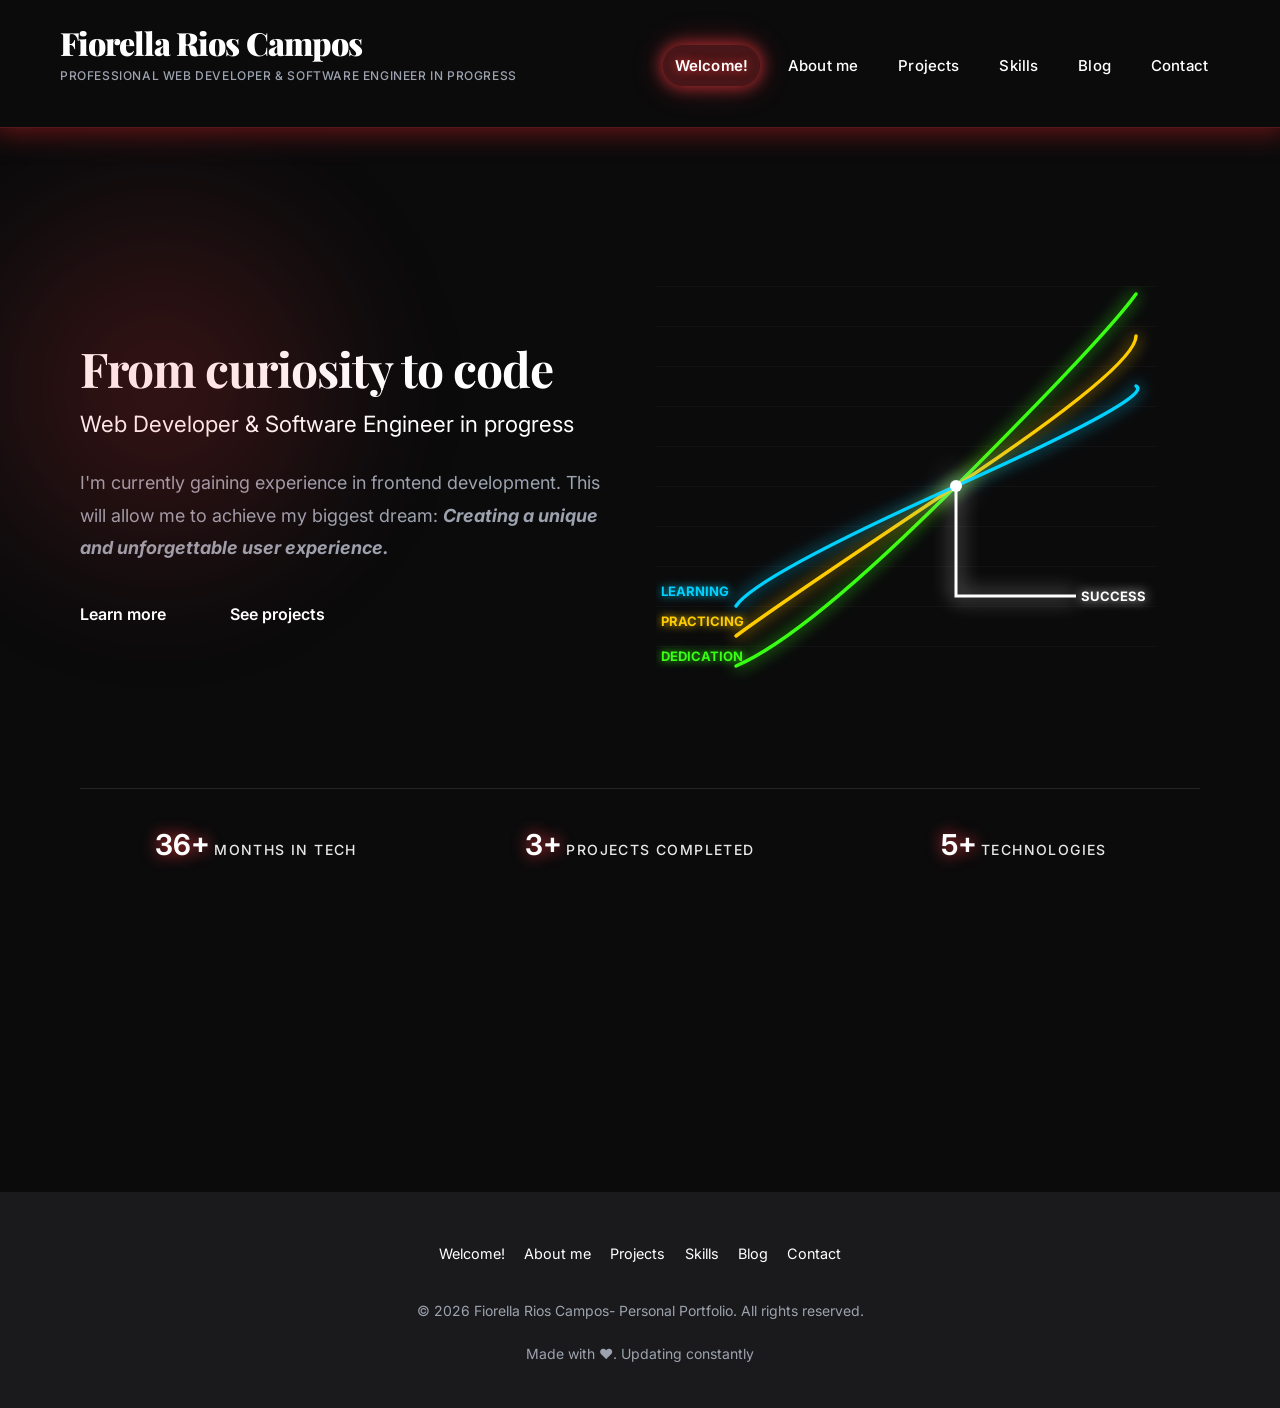
==== index.html @ c5bcc2fb "My first portfolio push" ====
<!DOCTYPE html>
<html lang="en">
<head>
    <meta charset="UTF-8">
    <meta name="viewport" content="width=device-width, initial-scale=1.0">

    <title>Fiorella Rios Campos | Personal Portfolio</title>
    <meta name="description" content="Personal portfolio of Fiorella Rios Campos. Constantly expanding Web Development skills and showcasing projects and advancement.">
    <meta name="keywords" content="Fiorella Rios Campos, Web Development, Portfolio, Projects, Software, Programming, Fullstack, Frontend">
    <meta name="author" content="Fiorella Rios Campos">
    <meta name="robots" content="index,follow">
    
    <meta property="og:title" content="Fiorella - My personal portfolio">
  <meta property="og:description"
    content="Discover my trip learning and building new technologies.">
  <meta property="og:image" content="/assets/img/about_2.jpg">
  <meta property="og:url" content="https://github.com/Fiorella318/Fiorella-Rios-Campos.github.io">
  <meta property="og:type" content="website">
  <meta property="og:site_name" content="My personal Portfolio">

    <meta name="twitter:card" content="summary_large_image">
  <meta name="twitter:title" content="Fiorella, Web Development">
  <meta name="twitter:description" content="My personal portfolio as a Web Developer in progress">
  <meta name="twitter:image" content="/assets/img/about_2.jpg">
  <meta name="twitter:creator" content="@Fiore1228080348">

    <link rel="canonical" href="https://github.com/Fiorella318/Fiorella-Rios-Campos.github.io">

    <link rel="icon" type="image/png" href="/assets/icons/favicon-96x96.png" sizes="96x96" />
<link rel="icon" type="image/svg+xml" href="/assets/icons/favicon.svg" />
<link rel="shortcut icon" href="/assets/icons/favicon.ico" />
<link rel="apple-touch-icon" sizes="180x180" href="/assets/icons/apple-touch-icon.png" />
<meta name="apple-mobile-web-app-title" content="Fiorella's portfolio" />
<link rel="manifest" href="./site.webmanifest" />

    <link rel="preconnect" href="https://fonts.googleapis.com" />
    <link rel="preconnect" href="https://fonts.gstatic.com" crossorigin />
    <link
    href="https://fonts.googleapis.com/css2?family=Inter:wght@300;400;500;600;700&family=Playfair+Display:wght@400;700;900&display=swap"
    rel="stylesheet" />

    <link rel="stylesheet" href="/assets/css/styles.css" />

    

    

</head>

<body>
    <header class="header">
        <div class="header__container">
            <div class="header__brand">
                <h1 class="header__name">Fiorella Rios Campos</h1>
                <p class="header__tagline">Professional Web Developer & Software Engineer in progress</p>
            </div>

        <nav class="nav">
            <ul class="nav__list">
                <li class="nav__item">
                    <a href="#welcome" class="nav__link nav__link--active">Welcome!</a>
                </li>
                <li class="nav__item">
                    <a href="./about.html" class="nav__link">About me</a>
                </li>
                <li class="nav__item">
                    <a href="./projects.html" class="nav__link">Projects</a>
                </li>
                <li class="nav__item">
                    <a href="./skills.html" class="nav__link">Skills</a>
                </li>
                <li class="nav__item">
                    <a href="./blog.html" class="nav__link">Blog</a>
                </li>
                <li class="nav__item">
                    <a href="./contact.html" class="nav__link">Contact</a>
                </li>    
            </ul>
        </nav>
        </div>

    </header>

    <main class="main">
        <section class="welcome" id="welcome">
            <div class="welcome__container">
                <div class="welcome__text-content">
                    <h2 class="welcome__title">From curiosity to code</h2>
                    <p class="welcome__subtitle">Web Developer & Software Engineer in progress</p>
                    <p class="welcome__description">I'm currently gaining experience in frontend development. This will allow me to achieve my biggest dream: <em><strong>Creating a unique and unforgettable user experience.</strong></em></p>

                    <div class="welcome__actions">
                        <a href="./about.html" class="button button--primary">Learn more</a>
                        <a href="./projects.html" class="button button--secondary">See projects</a>
                    </div>
                </div>

                <div class="welcome__image-wrapper">
                       <div class="blueprint-grid"></div>
    <svg viewBox="0 0 500 400" class="skills-chart">
        <path class="line-path dedication-path" d="M80,380 Q150,350 300,200 T480,8" />
<path class="line-path practicing-path" d="M80,350 Q120,320 300,200 T480,50" />
<path class="line-path learning-path" d="M80,320 Q100,290 300,200 T480,100" />

        <circle class="intersection-point" cx="300" cy="200" r="6" />

        <path class="success-path" d="M300,200 L300,310 L420,310" />

        <text x="5" y="375" class="line-label glow-green">Dedication</text>
        <text x="5" y="340" class="line-label glow-yellow">Practicing</text>
        <text x="5" y="310" class="line-label glow-blue">Learning</text>
        <text x="425" y="315" class="line-label glow-white success-text">Success</text>
    </svg>
                    </div>

                <div class="welcome__stats">
                    <div class="stat">
                        <span class="stat__number">36+</span>
                        <span class="stat__label">Months in tech</span>
                    </div>
                    <div class="stat">
                        <span class="stat__number">3+</span>
                        <span class="stat__label">Projects completed</span>
                    </div>
                    <div class="stat">
                        <span class="stat__number">5+</span>
                        <span class="stat__label">Technologies</span>
                    </div>
                </div>

                
            </div>
        </section>
    </main>

    <footer class="footer">
        <div class="footer__container">
            <nav class="footer__nav">
                <ul class="footer__list">
                    <li class="footer__item"><a href="#welcome" class="footer__link">Welcome!</a></li>
                    <li class="footer__item"><a href="./about.html" class="footer__link">About me</a></li>
                    <li class="footer__item"><a href="./projects.html" class="footer__link">Projects</a></li>
                    <li class="footer__item"><a href="./skills.html" class="footer__link">Skills</a></li>
                    <li class="footer__item"><a href="./blog.html" class="footer__link">Blog</a></li>
                    <li class="footer__item"><a href="./contact.html" class="footer__link">Contact</a></li>
                    
                </ul>
            </nav>

            <p class="footer__copyright">
                © 2026 Fiorella Rios Campos- Personal Portfolio. All rights reserved.
            </p>
            <p class="footer__credits">Made with ❤️. Updating constantly</p>
        </div>

    </footer>


    <audio id="success-sound" src="/assets/audio/bell.mp3" preload="auto"></audio>
    <script src="/assets/js/main.js"></script>
</body>
</html>
---- assets/css/styles.css ----
* {
  margin: 0;
  padding: 0;
  box-sizing: border-box;
}

:root {
  /* Typo */
  --font-main: "Inter", system-ui, sans-serif;
  --font-titles: "Playfair Display", Georgia, serif;

  /* Background and fixed */
  --bg-color: #0B0B0C;
  --color-white: #FFFFFF;
  --color-gray-light: #9CA3AF; /* <p> */
  --color-gray-dark: #1A1A1C;  /* <footer> */
  --blue-light: 166, 183, 216;
  --gray-color: 255, 255, 255; /*line*/

  /* Red tech */
  --primary-red: 255, 59, 63; 
  --color-accent: rgb(var(--primary-red));
  --secondary-red: rgb(90, 12, 12);

  /* Glow shadow */
  --shadow-glow: 0 0 24px 6px rgba(var(--primary-red), 0.4), 0 0px 20px 8px rgba(0, 0, 0, 1);

  /* Border radius */
  --radius-sm: 0.25rem;
  --radius-md: 0.5rem;
  --radius-lg: 1rem;
  --radius-full: 9999px;

}

body {
  color: var(--color-gray-light);
  background-color: var(--bg-color);
  font-family: var(--font-main);
  font-size: 1rem;
  line-height: 1.7;
  -webkit-font-smoothing: antialiased;
  text-rendering: optimizeLegibility;
  
}

/*AHORA*/

h1,
h2,
h3,
h4 {
  font-family: var(--font-titles);
  font-weight: 700;
  line-height: 1.2;
  color: var(--color-white);
  /*Letter-spacing para títulos */
  letter-spacing: -0.02em;
}

h1 {
  font-size: 3rem; /* 48px */
  margin-bottom: 1.5rem;
  font-weight: 900;
}

h2 {
  font-size: 3rem; /* 36px */
  margin-top: 3rem;
  margin-bottom: 1.25rem;
}

h3 {
  font-size: 1.75rem; /* 28px */
  margin-top: 2.5rem;
  margin-bottom: 1rem;
  font-weight: 600;
}

h4 {
  font-size: 1.25rem; /* 20px */
  margin-top: 2rem;
  margin-bottom: 0.75rem;
  font-family: var(--font-main);
  font-weight: 600;
}

p {
  margin-bottom: 1.25rem;
  max-width: 70ch;
  color: var(--color-gray-light);
}

strong {
  font-weight: 600px;
}

b {
    color: var(--blue-light);
    display: inline-block;
    position: relative;
    opacity: 0;
    /* Usamos 'ease-out' para que la caída sea rápida al principio */
    animation: ballBounce 1.2s ease-out forwards;
}

/* La primera b cae al instante (0s) */
p:nth-of-type(1) b {
    animation-delay: 0s;
}

/* La segunda b espera a que la primera casi termine su primer impacto */
p:nth-of-type(2) b {
    animation-delay: 0.4s;
}

/* La tercera b espera un poco más */
p:nth-of-type(3) b {
    animation-delay: 0.8s;
}

@keyframes ballBounce {
    0% {
        transform: translateY(-200px); /* Desde el header */
        opacity: 0;
    }
    30% {
        transform: translateY(0);      /* Primer impacto en el suelo */
        opacity: 0.3;
    }
    50% {
        transform: translateY(-25px);  /* Primer rebote hacia arriba */
        opacity: 0.5;
    }
    70% {
        transform: translateY(0);      /* Segundo impacto */
        opacity: 0.7;
    }
    85% {
        transform: translateY(-10px);  /* Segundo rebote (más pequeño) */
        opacity: 0.85;
    }
    100% {
        transform: translateY(0);      /* Se queda quieta */
        opacity: 1;
    }
}



em {
  font-style: italic;
}

/* NUEVO: Párrafos introductorios más grandes */
.welcome__description,
.about__text,
.skills__container,
.contact__description {
  font-size: 1.125rem; /* 18px */
  line-height: 1.8;
  color: var(--color-gray-light);
}

a {
  color: var(--color-white);
  text-decoration: none;
  /*Transición suave (sin animación completa aún) */
  text-decoration-thickness: 2px;
  text-underline-offset: 2px;
}

/*a:hover {
  color: #1d4ed8;
  text-decoration: underline;
  text-decoration-thickness: 2px;
}

a:active {
  color: #1e40af;
}
*/

ul {
  list-style: none;
}

/*HEADER*/

.header {
  position: sticky;
  background-color: var(--bg-color);
  top: 0;
  z-index: 1000;
  padding: 24px 0 0;
  border-bottom: 1px solid rgba(255, 59, 63, 0.3);
  box-shadow: var(--shadow-glow);
  width: 100%;
}

.header__container {
  display: flex;
  justify-content: space-between;
  align-items: center;
  flex-wrap: wrap;
  gap: 2rem;
  margin: 0 auto;
  padding: 0 20px;
  margin-bottom: 0.75rem;
}

.header__brand {
  text-align: left;
  margin-bottom: 0;
}

.header__name {
  color: var(--color-white);
  margin-bottom: 8px;
  letter-spacing: -0.03em;
  font-size: 2rem;
}

.header__tagline {
  font-size: 0.875rem; /* 14px */
  /* NUEVO: Espaciado de letras para subtítulos */
  letter-spacing: 0.05em;
  text-transform: uppercase;
  font-weight: 500;
}

.nav {
  text-align: left;
}

.nav__list {
  display: flex;
    gap: 1rem;
    align-items: center;
}

.nav__item {
  display: block;
  margin: 0;
}

.nav__link {
  padding: 8px 12px;
  display: inline-block;
  font-weight: 500;
  /* NUEVO: Mejor espaciado */
  font-size: 0.9375rem; /* 15px */
  letter-spacing: 0.01em;
  transition: all 0.3s ease; /* Suaviza la aparición del brillo */
  border-radius: var(--radius-full); /* Preparamos la forma redonda */
  
}

.nav__link:hover {
  color: var(--secondary-red);
  text-decoration: none;
  transform: translateY(-5px);
}



.nav__link--active {
  font-weight: 600;
  
  /* Fondo de la cápsula (Rojo vivo sutil) */
  background-color: rgba(var(--primary-red), 0.25); 

  /* Sombra circular (Glow intenso) */
  box-shadow: 
    0 0 15px 2px rgba(var(--primary-red), 0.6), /* Brillo núcleo */
    0 0 30px 5px rgba(var(--primary-red), 0.2); /* Resplandor expandido */

  /* Brillo en las letras para que parezcan encendidas */
  text-shadow: 0 0 8px rgba(var(--primary-red), 0.8);
}

.header__container,
.welcome__container,
.about__container,
.projects__container,
.skills__container,
.footer__container,
.blog__container,
.contact,
.find-me {
  width: 100%;
  max-width: 1200px;
  margin-left: auto;
  margin-right: auto;
}

.main {
  margin: 0 auto;
  max-width: 1200px;
  padding: 0 20px 100px;

  display: flex;
  flex-direction: column;
  gap: 4rem;
  
}

/*FOOTER */
.footer {
  background: var(--color-gray-dark);
  color: var(--color-gray-light);
  padding: 19px 0 0;
  text-align: center;
}

.footer__container {
  margin: 0 auto;
  padding: 0 20px;
  display: flex;
  flex-direction: column;
  align-items: center;
  gap: 1.5rem;
}


.footer__list {
  display: flex;
  gap: 1.5rem;
  flex-wrap: wrap;
  justify-content: center;
  margin: 0;
}

.footer__link {
  color: var(--color-white);
  margin: 0;
  display: inline-block;
  font-size: 0.9375rem;
  font-weight: 400;
}

.footer__link:hover {
  color: var(--color-accent);
  text-decoration: none;
}

.footer__copyright {
  margin-bottom: 0.5rem;
  font-size: 0.875rem;
}

.footer__credits {
  font-size: 0.875rem;
  line-height: 1.5;
  margin-top: -1.25rem;
}



/*SECCIÓN WELCOME */

.welcome {
text-align: left;
  position: relative;
  /* overflow: visible;  <-- Cambia hidden por visible si quieres que el resplandor de las luces se vea completo */
  min-height: 100vh;    /* Ocupa toda la altura de la pantalla para un efecto "Hero" impactante */
  display: flex;
  flex-direction: column; /* Permite que el contenedor y las stats se apilen verticalmente */
  justify-content: center;
  margin-bottom: 0;
  padding: 60px 0;      /* Espacio para que no respire tan pegado al header */}

  /* La esfera de luz en la esquina superior izquierda */

  


.welcome::before {
  content: "";
  position: absolute;
  /* Posición Final: Esquina superior izquierda */
  top: 10px; 
  left: -150px;
  
  width: 500px;
  height: 500px;
  background: radial-gradient(
    circle, 
    rgba(var(--primary-red), 0.2) 0%, 
    rgba(var(--primary-red), 0) 70%
  );
  filter: blur(50px);
  border-radius: 50%;
  z-index: 0;
  pointer-events: none;

  /* Animación: nombre | duración | curva | modo-final */
  animation: slideInLight 1.8s cubic-bezier(0.22, 1, 0.36, 1) forwards;
}

/* Definición del movimiento */
@keyframes slideInLight {
  0% {
    /* Empieza fuera de la pantalla a la izquierda y con menos brillo */
    transform: translateX(-100%) scale(0.8);
    opacity: 0;
  }
  100% {
    /* Llega a su posición original (0) y se queda ahí */
    transform: translateX(0) scale(1);
    opacity: 1;
  }
}


/* --- CONTENEDOR DEL GRÁFICO --- */
.welcome__image-wrapper {
    position: relative;
    max-width: 34rem;
    width: 100%;
    height: auto;
    overflow: visible;
    border: none;
    
}

.blueprint-grid {
    position: absolute;
    width: 100%;
    height: 100%;
    background-image: 
    linear-gradient(rgba(var(--gray-color), 0.03) 1px, transparent 1px);
    background-size: 100% 40px; /* 100% de ancho, 40px de separación entre líneas */
}

.line-path {
    fill: none;
    stroke-width: 3.5;
    stroke-linecap: round;
    stroke-dasharray: 1000;
    stroke-dashoffset: 1000;
    animation: drawPath 3s ease-out forwards;
}

/* Colores Neón */
.dedication-path { stroke: #39ff14; filter: drop-shadow(0 0 8px #39ff14); }
.practicing-path { stroke: #ffcc00; filter: drop-shadow(0 0 8px #ffcc00); animation-delay: 0.1s; }
.learning-path { stroke: #00d2ff; filter: drop-shadow(0 0 8px #00d2ff); animation-delay: 0.2s; }

.intersection-point {
    fill: #ffffff;
    opacity: 0;
    filter: drop-shadow(0 0 15px #ffffff);
    animation: fadeInPoint 0.4s forwards 1.7s; /* Aparece justo en el choque */
}

.success-path {
    fill: none;
    stroke: #ffffff;
    stroke-width: 3;
    stroke-dasharray: 500;
    stroke-dashoffset: 500;
    filter: drop-shadow(0 0 10px #ffffff);
    animation: drawPath 1.2s ease-out forwards 2.1s;
}

/* Etiquetas con Iluminación */
.line-label {
    font-size: 13px;
    font-weight: 700;
    font-family: 'Inter', sans-serif;
    text-transform: uppercase;
    opacity: 0;
    animation: fadeInText 0.8s forwards 0.5s;
}

.glow-green { fill: #39ff14; text-shadow: 0 0 8px #39ff14; }
.glow-yellow { fill: #ffcc00; text-shadow: 0 0 8px #ffcc00; }
.glow-blue { fill: #00d2ff; text-shadow: 0 0 8px #00d2ff; }
.glow-white { fill: #ffffff; text-shadow: 0 0 12px #ffffff; }

.success-text {
    animation: fadeInText 0.8s forwards; /* Usamos este nombre en el script */
    animation-delay: 3s; /* El tiempo que definimos antes */
}

/* Animaciones */
@keyframes drawPath { to { stroke-dashoffset: 0; } }
@keyframes fadeInText { to { opacity: 1; } }
@keyframes fadeInPoint { 
    from { opacity: 0; transform: scale(0); transform-origin: center; } 
    to { opacity: 1; transform: scale(1); transform-origin: center; } 
}




.welcome__container{
  display: grid;
  /* Creamos 2 columnas para arriba y que los stats ocupen todo abajo */
  grid-template-columns: 1fr 1fr; 
  align-items: center;
  gap: 2rem;
  max-width: 1200px;
  margin: 0 auto;
  padding: 60px 20px;
}

.welcome__text-content {
  display: flex;
  flex-direction: column;
  align-items: flex-start; /* Todo alineado a la izquierda */
  text-align: left;
}

.welcome__title {
  margin-bottom: 0.5rem; /* Pegadito al subtítulo */
}


.welcome__subtitle {
  margin-bottom: 1.5rem;
  font-size: 1.4rem;
  color: var(--color-white);
}

.welcome__description {
  margin-bottom: 2rem;
}

.welcome__actions {
  margin-bottom: 3rem;
  display: flex;
  gap: 4rem;
  justify-content: center;
  flex-wrap: wrap;
  text-underline-offset: 2px;
}

.welcome__actions .button {
  position: relative; /* Necesario para posicionar la línea respecto al texto */
  color: var(--color-white);
  text-decoration: none; /* Quitamos el subrayado nativo */
  font-weight: 600;
  padding: 4px 0;
  transition: color 0.3s ease;
  display: inline-block;
}

/* Creamos la línea "invisible" abajo */
.welcome__actions .button::after {
  content: '';
  position: absolute;
  width: 100%;
  height: 2px; /* Grosor de la línea */
  bottom: 0;
  left: 0;
  background-color: var(--secondary-red); /* Tu rojo intenso */
  
  
  /* Aquí ocurre la magia: */
  transform: scaleX(0); /* La línea empieza con tamaño 0 */
  transform-origin: bottom left; /* Se dibuja desde la izquierda */
  transition: transform 0.3s ease-out; /* Velocidad de la animación */
}

/* Animación al hacer Hover */
.welcome__actions .button:hover {
  color: var(--secondary-red); /* El texto también puede cambiar a rojo */
  
}

.welcome__actions .button:hover::after {
  transform: scaleX(1); /* La línea crece al 100% */
}

.welcome__stats {
  grid-column: 1 / span 2; /* Cruza de lado a lado */
  display: flex;
  justify-content: space-between; /* Los separa equitativamente */
  width: 100%;
  margin-top: 4rem;
  padding-top: 2rem;
  border-top: 1px solid rgba(var(--gray-color), 0.1); /* Línea divisoria sutil */
}

.stat {
  flex: 1;
  text-align: center;
}

.stat__number {
  font-size: 1.8rem;
  font-weight: 650;
  color: var(--color-white);
  /* Brillo intenso como foco LED */
  text-shadow: 0 0 15px rgba(var(--primary-red), 0.9); 
  margin-bottom: 0.5rem;
  animation: pulse 1s ease-in-out infinite;
  will-change: transform, text-shadow; /* Optimización para el navegador */
}
@keyframes pulse {
  0% {
    transform: scale(1);
    text-shadow: 0 0 15px rgba(var(--primary-red), 0.9);
  }
  50% {
    transform: scale(1.5); /* Crece un 10% */
    text-shadow: 0 0 25px rgba(var(--primary-red), 1), 
                 0 0 10px rgba(var(--primary-red), 0.6); /* Brillo más intenso */
  }
  100% {
    transform: scale(1);
    text-shadow: 0 0 15px rgba(var(--primary-red), 0.9);
  }
}


.stat__label {
  font-size: 0.875rem; /* 14px */
  color: rgba(var(--gray-color), 0.9);
  text-transform: uppercase;
  letter-spacing: 0.1em;
  font-weight: 500;
}


/*BLOG SECTION*/

.blog__post {
    display: flex; /* Alinea imagen y contenido en fila */
    gap: 2rem;    /* Espacio entre la foto y el texto */
    align-items: flex-start;
    margin-bottom: 4rem;
    padding: 20px;
    border-radius: var(--radius-lg);
    transition: background 0.3s ease;
    flex-direction: row-reverse;
}

/* Controlamos el tamaño de la columna de la imagen */
.post__image-container {
    flex: 0 0 300px; /* La imagen no se encoge y mide 300px de ancho */
    height: 200px;
    overflow: hidden;
    border-radius: var(--radius-md);
    border: 1px solid rgba(var(--primary-red), 0.2 ) ;
    background-color: inherit;
}

.post__img {
    width: 100%;
    height: 100%;
    object-fit: contain;
    transition: transform 0.5s ease;
}

/* Controlamos la columna del texto */
.post__content {
    flex: 1; /* El texto ocupa todo el espacio restante */
    display: flex;
    flex-direction: column;
    justify-content: center;
}

.post__title {
    margin-top: 0; /* Quitamos el margen superior para que alinee con la imagen */
    margin-bottom: 0.5rem;
}

/* Hover effect general del post */
.blog__post:hover {
    background: rgba(var(--gray-color), 0.03);
}

.blog__post:hover .post__img {
    transform: scale(1.05);
}

.post__link:hover {
  color: var(--secondary-red);
}



/*ABOUT ME */
.about {
text-align: left;
  position: relative;
  /* overflow: visible;  <-- Cambia hidden por visible si quieres que el resplandor de las luces se vea completo */
  min-height: 100vh;    /* Ocupa toda la altura de la pantalla para un efecto "Hero" impactante */
  display: flex;
  flex-direction: column; /* Permite que el contenedor y las stats se apilen verticalmente */
  justify-content: center;
  margin-bottom: 0;
  padding: 60px 0;      /* Espacio para que no respire tan pegado al header */}

.about__container {
    display: flex;
    align-items: flex-start;
    flex-direction: row-reverse;
    gap: 2rem;
    
}


.about__image-container {
  flex: 0.25 0 300px; 
  position: relative;
  height: 450px;
}

.about__image {
  width: 100%;
  height: 100%;
  object-fit:cover;
  border-radius: var(--radius-full);
  /* BORDE: Un borde sutil que ayuda a definir la forma antes del brillo */
  border: 2px solid rgba(var(--secondary-red), 0.5);
  
  /* SOMBRA: Usamos tu variable de glow para que ilumine hacia afuera */
  box-shadow: var(--shadow-glow);
  
  transition: transform 0.5s ease, box-shadow 0.5s ease;
}

.about__content {
  flex: 1;
}

.about__image:hover {
  transform: scale(1.02);
  box-shadow: 0 0 40px 10px rgba(var(--primary-red), 0.6);
}

.about__quote{
  background-color: var(--color-gray-dark);
  padding: 2rem;
  margin: 2.5rem 0;
  border-radius: 0 var(--radius-lg) var(--radius-lg) 0;
  border-left: 4px solid var(--secondary-red);
}

.about__quote-text {
  font-style: italic;
  /* El 0.8 va AFUERA del var, después de la coma */
  color: rgba(var(--blue-light), 0.85); 
  
}

.about__quote-author {
  font-size: 0.875rem;
  display: block;
  text-align: right;
  font-weight: 500;
  letter-spacing: 0.05em;
  margin-top: 1rem; /* Separa el nombre de la frase */
  color: var(--color-white); /* Para que resalte un poco más que la cita */
}



.about__principles {
  width: 100%;
  padding-top: 2rem;
  border-top: 1px solid rgba(var(--gray-color), 0.1); /* Línea divisoria sutil */
  
  margin-top: 3rem;
}

.principles__title {
  text-align: center;
  margin-bottom: 2rem;
}

.principles__list {
  /* NUEVO: Grid para valores */
  display: grid;
  grid-template-columns: repeat(auto-fit, minmax(300px, 1fr));
  gap: 1rem;
  padding: 0;
}

.principles__item {
  padding: 1.5rem;
  /* Cambiamos el blanco por un negro con transparencia */
  background-color: rgba(var(--gray-color), 0.03); 
  /* Borde sutil rojo en lugar de gris */
  border: 1px solid rgba(var(--primary-red), 0.2); 
  border-radius: var(--radius-md);
  display: flex;
  flex-direction: column;
  gap: 0.75rem;
  text-align: center;
  transition: transform 0.3s ease, border-color 0.3s ease;
  
}

.principles__item:hover {
  /* Efecto de elevación sutil */
  transform: translateY(-5px);
  border-color: rgba(var(--primary-red), 0.6);
  color: var(--color-white);
  background-color: var(--color-gray-dark);
}

.principles__item strong {
  margin-right: 0.5rem;
  font-weight: 600;
  font-size: 1.0625rem;
}
.principles__item span {
  /* Gris claro para que sea legible sobre fondo oscuro */
  color: var(--color-gray-light); 
  font-size: 0.9375rem;
}

.principles__icon {
  font-size: 1.5rem;
  margin-right: 0.75rem;
  display: inline-block;
  animation: tilt 2s ease-in-out infinite;
  transform-origin: bottom center; /* Se mueve desde la base */
}

@keyframes tilt {
  0%, 100% { transform: rotate(0deg); }
  25% { transform: rotate(10deg); }
  75% { transform: rotate(-10deg); }
}


/*SKILLS*/

.skills {
  padding: 20px 0;
}

.skills__container {
  max-width: 900px;
  margin: 0 auto;
}

.skills__title {
  text-align: center;
  margin-bottom: -1rem;
}

.skills__subtitle {
  text-align: center;
  color: var(--color-gray-light, #666666);
  margin-bottom: 2rem;
  font-size: 1.0625rem;
  font-weight: 400;
}

/* --- Lista de Habilidades --- */
.skills__list {
  margin-bottom: 3rem;
}

.skill {
  display: grid;
  grid-template-columns: 1fr auto;
  grid-template-rows: auto auto;
  gap: 0.5rem;
  align-items: center;
  margin-bottom: 2rem; /* Espacio entre cada bloque de habilidad */
}


.skill__name {
  grid-column: 1;
  grid-row: 1;
  margin-bottom: 0;
  color: var(--color-white, #ffffff);
}

.skill__percentage {
  grid-column: 2;
  grid-row: 1;
  text-align: right;
  color: var(--color-gray-light, #666666);
  font-size: 0.875rem;
  font-weight: 500;
}

.skill__bar {
  grid-column: 1 / -1; /* Ocupa las dos columnas */
  grid-row: 2;
  height: 12px; /* Las barras modernas se ven mejor un poco más finas */
  background-color: rgba(var(--gray-color), 0.1);
  border-radius: 10px;
  position: relative;
  overflow: hidden;
}

/* --- Modificadores de Color y Ancho --- */
.skill__progress--html {
  --index: 0;
  width: 100%;
  background: linear-gradient(90deg, #f97316 0%, #fb923c 100%);
}

.skill__progress--css {
  --index: 1;
  width: 98%;
  background: linear-gradient(90deg, #06b6d4 0%, #22d3ee 100%);
}

.skill__progress--js {
  --index: 2;
  width: 98%;
  background: linear-gradient(90deg, #fbbf24 0%, #fde047 100%);
  animation-duration: 0.8s;
}

.skill__progress--git{
  --index: 3;
  width: 90%;
  background: linear-gradient(90deg, #f05032 0%, #fb7185 100%);
}

.skill__progress--cwc{
  --index: 4;
  width: 85%;
  background: linear-gradient(90deg, #10b981 0%, #34d399 100%);
}

.skill__progress--typescript{
  --index: 5;
  width: 70%;
  background: linear-gradient(90deg, #3178c6 0%, #60a5fa 100%);
}

.skill__progress--python{
  --index: 5;
  width: 70%;
  background: linear-gradient(90deg, #3776ab 0%, #ffd43b 100%);
}

.skill__progress--react{
  --index: 6;
  width: 60%;
  background: linear-gradient(90deg, #61dafb 0%, #a5f3fc 100%);
}

/* --- Animaciones --- */

/* 1. Llenado de la barra */
@keyframes fillProgress {
  from { width: 0; }
}

/* 2. Efecto de Brillo (Shimmer) */
.skill__progress {
  position: absolute;
  top: 0;
  left: 0;
  height: 100%;
  border-radius: 12px;
  animation: fillProgress 1.5s ease-out forwards;
  animation-delay: calc(var(--index, 0) * 0.2s);
  
  /* CLAVE: Ponemos overflow hidden aquí para que el destello 
     no se vea en la parte gris de la derecha */
  overflow: hidden; 
}

/* --- El Destello (Shimmer) --- */
.skill__progress::after {
  content: "";
  position: absolute;
  top: 0;
  left: -100%;
  width: 100%;
  height: 100%;
  background: linear-gradient(
    90deg,
    transparent,
    rgba(255, 255, 255, 0.4), /* Un poco más de brillo */
    transparent
  );
  /* El destello ahora solo viajará por el ancho de .skill__progress */
  animation: shimmer 2.5s infinite;
  animation-delay: 1.5s; 
}

@keyframes shimmer {
  0% { left: -100%; }
  100% { left: 100%; }
}

@media (min-width: 992px) {
  .skills__list {
    display: grid;
    /* Crea dos columnas iguales */
    grid-template-columns: 1fr 1fr; 
    /* Espacio entre las columnas */
    column-gap: 4rem; 
    row-gap: 1rem;
  }
}

.learning {
  /* Fondo base con los dos resplandores en las esquinas */
  background: 
    radial-gradient(circle at top left, rgba(128, 0, 32, 0.25) 0%, transparent 55%),
    radial-gradient(circle at bottom right, rgba(128, 0, 32, 0.15) 0%, transparent 55%),
    #000000;

  border: 1px solid rgba(255, 255, 255, 0.03);
  padding: 3rem;
  border-radius: 20px;
  position: relative;
  overflow: hidden;
  transition: all 0.5s ease; /* Suaviza el cambio de brillo */

  /* Combinamos todas las sombras en una sola declaración */
  box-shadow: 
    0 20px 50px rgba(0, 0, 0, 0.6),           /* Sombra de profundidad */
    -10px -10px 30px rgba(128, 0, 32, 0.05), /* Aura superior */
    10px 10px 30px rgba(128, 0, 32, 0.05);   /* Aura inferior */
}


.learning:hover {
  /* Al pasar el mouse, el rojo vino se vuelve un poquito más intenso */
  background: linear-gradient(135deg, rgba(128, 0, 32, 0.5) 0%, rgba(0, 0, 0, 0) 100%);
  transform: translateY(-5px); /* Un pequeño salto hacia arriba para dar feedback */
}

.learning__container {
      margin-top: 0.5rem;
}

.learning__title {
    margin-bottom: 2rem;
    margin-top: 0.25rem;
    
}


.learning__list {
    display: grid;
    grid-template-columns: repeat(auto-fill, minmax(200px, 1fr));
    list-style-type: disc; 
    gap: 1rem;
}

.learning__item {
    color: var(--color-gray-light);
    margin-bottom: 0.5rem;
    line-height: 1.6;
}

/*CONTACT*/
.contact {
  padding: 20px 0;
}

.contact__container {
  max-width: 1200px;
  margin: 0 auto;
}
.contact__title {
  text-align: center;
}

.contact__description {
     /* Evita que el texto se estire demasiado y sea difícil de leer */
    margin: 0 auto 3rem auto; /* Centra horizontalmente y da espacio abajo */
    text-align: center;
    color: var(--color-gray-light, #a1a1a1);
    line-height: 1.6;
}

/*CONTACT*/
.contact {
  padding: 20px 0;
}

.contact__container {
  max-width: 1200px;
  margin: 0 auto;
}
.contact__title {
  text-align: center;
}

.contact__description {
  text-align: center;
  color: var(--color-gray-light, #666666);
  margin-bottom: 3rem;
}

/*CONTACT*/
.contact {
  padding: 20px 0;
}

.contact__container {
  max-width: 1200px;
  margin: 0 auto;
}
.contact__title {
  text-align: center;
}

.contact__description {
  text-align: center;
  color: var(--color-gray-light, #666666);
  margin-bottom: 3rem;
}

/* --- Contenedor del Formulario --- */
.contact__message {
    max-width: 600px;
    margin: 3rem auto; /* Centra el bloque horizontalmente */
    background: rgba(255, 255, 255, 0.03); /* Un poco más claro */
    border: 1px solid rgba(128, 0, 32, 0.2); /* Borde vino más visible */
    padding: 2.5rem;
    border-radius: 20px;
    backdrop-filter: blur(10px); /* Efecto cristal */
}

/* --- Grid del Formulario --- */
.contact__form {
    display: grid;
    /* Creamos una columna que ocupa todo el ancho */
    grid-template-columns: 1fr; 
    gap: 1.5rem;
}

/* --- Inputs e Iluminación (:focus) --- */
.contact__input {
    width: 100%;
    background: rgba(255, 255, 255, 0.05);
    border: 1px solid rgba(255, 255, 255, 0.1);
    padding: 1rem;
    color: white;
    border-radius: 8px;
    transition: all 0.3s ease;
    resize: vertical;
}

/* Explicación de :focus -> Es cuando haces clic en el cuadro */
.contact__input:focus {
    outline: none;
    border-color: #e11d48; /* Rojo brillante al escribir */
    background: rgba(128, 0, 32, 0.1); /* Fondo rojizo sutil */
    box-shadow: 0 0 15px rgba(225, 29, 72, 0.3); /* Resplandor exterior */
}

/* --- Botón Centrado --- */
.contact__button {
    justify-self: center; /* CLAVE: Centra el botón dentro del grid */
    padding: 1rem 3rem;
    background: #800020;
    color: white;
    border: none;
    border-radius: 50px;
    font-weight: bold;
    cursor: pointer;
    transition: 0.3s;
}

.contact__button:hover {
    background: #e11d48;
    box-shadow: 0 0 20px rgba(225, 29, 72, 0.4);
}

.contact {
    position: relative;
    /* Crea un resplandor gigante detrás de todo */
    background: radial-gradient(circle at center, rgba(128, 0, 32, 0.08) 0%, transparent 70%);
}



.find-me {
    padding: 1rem 0;
    border-top: 1px solid rgba(255, 255, 255, 0.05);
}

.find-me__container {
  margin-top: 1rem;
}

.find-me__title {
    text-align: center;
    margin-bottom: 2rem;
    margin-top: 1rem;
        font-size: 2.85rem;
}


.find-me__list {
    display: flex;
    justify-content: center;
    flex-wrap: wrap; /* Para que se acomoden en móviles */
    gap: 2rem;
    list-style: none;
}

.find-me__link {
    display: block;
    padding: 1.5rem;
    background: rgba(255, 255, 255, 0.02);
    border: 1px solid rgba(255, 255, 255, 0.05);
    border-radius: 15px;
    text-decoration: none;
    transition: all 0.4s cubic-bezier(0.175, 0.885, 0.32, 1.275);
    min-width: 220px;
}

/* --- El efecto de elevación y borde rojo --- */
.find-me__link:hover {
    transform: translateY(-10px); /* Sube en el eje Y */
    background: rgba(128, 0, 32, 0.1); /* Fondo rojo vino sutil */
    border-color: #e11d48; /* Borde rojo brillante */
    box-shadow: 0 15px 30px rgba(225, 29, 72, 0.2); /* Sombra con resplandor */
}

.find-me__content {
    display: flex;
    align-items: center;
    gap: 1rem;
}

.find-me__icon {
    width: 35px; /* Ajusta el tamaño de tus logos */
    height: 35px;
    object-fit: contain;
}

.find-me__text {
    display: flex;
    flex-direction: column; /* Pone el usuario debajo del nombre */
}

.find-me__name {
    color: #ffffff;
    font-weight: bold;
    font-size: 1.1rem;
}

.find-me__user {
    color: var(--color-gray-light);
    font-size: 0.85rem;
    margin-top: 0.2rem;
}

.contact__footer {
    text-align: center;         /* Centra el texto por dentro */
    max-width: 500px;           /* Limita el ancho para que el centrado se note */
    margin: 2rem auto 0 auto;   /* Centra el bloque entero horizontalmente */
    font-size: 0.8rem;
    color: rgba(255, 255, 255, 0.4);
    line-height: 1.5;
}

/* Para que los links dentro del footer también se vean elegantes */
.contact__footer a {
    color: #e11d48; 
    text-decoration: none;
    transition: color 0.3s;
}

.contact__footer a:hover {
    text-decoration: underline;
    color: #fb7185; /* Un rojo más iluminado al pasar el mouse */
}



/*PROJECTS*/
/* --- 1. CONTENEDOR PRINCIPAL Y SISTEMA --- */
.projects {
  padding: 20px 0;
}

.project__container {
  max-width: 1200px;
  margin: 0 auto;
}

.book__system {
    display: flex;
    align-items: center;
    justify-content: center;
    min-height: 650px;
    gap: 20px; /* Margen exacto de 20px entre botones y libro */
    perspective: 2000px;
    margin-top: 30px;
    background: radial-gradient(circle at center, rgba(128, 0, 32, 0.25) 0%, transparent 70%);
}

/* El contenedor que empuja los botones al abrirse */
.book-container {
    width: 400px; /* Una página */
    height: 550px;
    transition: width 1s ease;
    position: relative;
}

.book-container.open {
    width: 800px; /* Dos páginas */
}

.book {
    position: relative;
    width: 100%;
    height: 100%;
    transform-style: preserve-3d;
    transition: transform 1s;
}

/* --- 2. HOJAS Y CARAS --- */
.paper {
    position: absolute;
    width: 400px; /* Ancho fijo de hoja */
    height: 100%;
    top: 0;
    right: 0;
    transform-style: preserve-3d;
    transform-origin: left;
    transition: transform 1s, z-index 0.5s;
}

.front, .back {
    position: absolute;
    width: 100%;
    height: 100%;
    top: 0;
    left: 0;
    backface-visibility: hidden;
    padding: 40px 30px;
    background: linear-gradient(135deg, #0a0a0a 0%, #121212 100%);
    border: 1px solid rgba(255, 255, 255, 0.05); /* Borde casi invisible */
    border-left: 1px solid rgba(128, 0, 32, 0.3); /* Luz en el lomo */
    box-shadow: 15px 0 35px rgba(0,0,0,0.5); /* Sombra proyectada real */
    display: flex;
    flex-direction: column;
    justify-content: flex-start;

   
}

/* Efecto de profundidad en el lomo */
.front::before {
    content: '';
    position: absolute;
    top: 0; left: 0; width: 15px; height: 100%;
    background: linear-gradient(to right, rgba(0,0,0,0.5), transparent);
}

.back::before {
    content: '';
    position: absolute;
    top: 0; right: 0; width: 15px; height: 100%;
    background: linear-gradient(to left, rgba(0,0,0,0.5), transparent);
}

.back { transform: rotateY(180deg); }
.flipped { transform: rotateY(-180deg); }

/* --- 3. ESTILOS DE PORTADA (GLOW EFFECT) --- */
.cover-design .cover-border {
    border: none;
    width: 100%;
    height: 100%;
    display: flex;
    flex-direction: column;
    justify-content: center;
    align-items: center;
    position: relative;
}

.book__cover-title {
    font-family: var(--font-family-serif); 
    font-size: 3.5rem;
    color: #fff;
    text-shadow: 0 0 15px rgba(128, 0, 32, 0.8);
    animation: titleGlow 1s ease-in-out infinite alternate;
}

@keyframes titleGlow {
    from { text-shadow: 0 0 15px rgba(128, 0, 32, 0.6); }
    to { text-shadow: 0 0 30px rgba(225, 29, 72, 0.8), 0 0 10px #fff; }
}

.open-btn {
    background: linear-gradient(135deg, #e11d48 0%, #800020 100%);
    padding: 12px 35px;
    border-radius: 50px;
    text-transform: uppercase;
    letter-spacing: 2px;
    box-shadow: 0 4px 15px rgba(128, 0, 32, 0.4);
    color: #fff;
    border: none;
    font-weight: bold;
    cursor: pointer;
    transition: all 0.3s ease;
    margin-top: 25px;
    animation: bounceInfinite 1s linear infinite;
}

@keyframes bounceInfinite {
    0% { transform: translateY(0); }
    50% { transform: translateY(-12px); } /* Sube */
    100% { transform: translateY(0); }    /* Baja */
}

.open-btn:hover {
    background: var(--secondary-red);
    box-shadow: 0 0 15px var(--secondary-red);
    transform: scale(1.05);
    animation-play-state: paused; /* Se queda estático al poner el mouse */
    background: #e11d48;
    transform: scale(1.1);
}

/* --- 4. ÍNDICE (HOVER EFFECT) --- */
.book__index-list { list-style: none; margin-top: 20px; }

.book__index-list li {
    padding: 12px 0;
    color: #ccc;
    cursor: pointer;
    position: relative;
    transition: color 0.3s;
}

.book__index-list li:hover { color: var(--color-accent); }

.book__index-list li::after {
    content: '';
    position: absolute;
    width: 0;
    height: 1px;
    bottom: 5px;
    left: 0;
    background: var(--color-accent);
    transition: width 0.4s ease;
}

.book__index-list li:hover::after { width: 100%; }

/* --- 5. CONTENIDO DE PROYECTOS Y BOTÓN SALTO --- */
.project-node h4 {
    color: #fff;
    text-shadow: 0 0 8px rgba(255,255,255,0.2);
    font-size: 1.8rem;
    background: linear-gradient(to right, #ffffff, #e11d48);
    -webkit-background-clip: text;
    -webkit-text-fill-color: transparent;
    border-bottom: 2px solid rgba(128, 0, 32, 0.3);
    padding-bottom: 5px;
    display: inline-block;
}

/* Este es el contenedor que mencionaste, con tamaño predefinido */
/* Contenedor del texto para que no se mueva nada alrededor */
/* Contenedor del texto con altura reservada */
/* El contenedor que reserva el espacio para que nada se mueva */
.project-description {
    color: var(--color-gray-light);
    font-size: 0.95rem;
    line-height: 1.6;
    white-space: normal;
    word-wrap: break-word;
    margin: 0;
    min-height: 80px; /* Evita que el botón salte al iniciar */
    display: block;
}

/* El cursor parpadeante (opcional, da el toque de máquina de escribir) */
.typing-cursor::after {
    content: "|";
    animation: blink 0.7s infinite;
    color: #e11d48;
    margin-left: 2px;
}

@keyframes blink {
    0%, 100% { opacity: 1; }
    50% { opacity: 0; }
}


/* Solución al espacio raro: quitamos cualquier flex o gap del padre */
.project-info-container {
    width: 100%;
    display: block; /* Block es más seguro para texto que flex */
    position: relative;
    padding-top: 10px;
}

.p-media {
    width: 80%;           /* Un poco más pequeña y elegante */
    height: 150px;
    margin: 0 auto 15px auto;
    border-radius: 6px;
    overflow: hidden;
}

.p-media img { width: 100%; height: 100%; object-fit: cover; }

.p-link {
    /* Posicionamiento fijo respecto a la hoja */
    position: absolute;
    bottom: 30px;      /* Distancia desde abajo */
    left: 50%;         /* Lo movemos al centro */
    transform: translateX(-50%); /* Ajuste exacto para centrarlo */
    
    padding: 12px 25px;
    background: rgba(128, 0, 32, 0.2);
    border: 1px solid rgba(225, 29, 72, 0.5);
    border-radius: 8px;
    color: #fff;
    text-decoration: none;
    font-weight: bold;
    transition: all 0.3s ease;
    white-space: nowrap;
  }

.p-link:hover {
    /* El salto ahora es relativo a su posición fija */
    transform: translateX(-50%) translateY(-10px); 
    background: rgba(128, 0, 32, 0.4);
    box-shadow: 0 10px 25px rgba(225, 29, 72, 0.5);
    border-color: #e11d48;
}


/* --- 6. BOTONES DE NAVEGACIÓN --- */
.book-nav-btn {
    width: 50px;
    height: 50px;
    border-radius: 50%;
    cursor: pointer;
    z-index: 100;
    opacity: 0;
    pointer-events: none;
    backdrop-filter: blur(5px);
    transition: all 0.5s cubic-bezier(0.4, 0, 0.2, 1);
    background: rgba(128, 0, 32, 0.4); /* Más opaco */
    border: 1px solid rgba(225, 29, 72, 0.8); /* Borde más brillante */
    color: white;
    box-shadow: 0 0 15px rgba(128, 0, 32, 0.3);
}

.book-nav-btn.visible { opacity: 1; pointer-events: all; }

.book-nav-btn:hover {
    background: rgba(128, 0, 32, 0.2);
    border-color: #e11d48;
    transform: scale(1.1) rotate(10deg); /* Un giro sutil para dinamismo */
    box-shadow: 0 0 25px rgba(225, 29, 72, 0.4);
}








/* --- 1. Ajuste del Contenedor del Gráfico (Para que no desaparezca) --- */
.welcome__image-wrapper {
    position: relative;
    width: 100%;
    max-width: 500px; /* Tamaño máximo en PC */
    margin: 0 auto;
    /* Esto es clave: mantiene la proporción 5:4 del SVG para que no desaparezca */
    aspect-ratio: 5 / 4; 
    display: flex;
    align-items: center;
    justify-content: center;
}

.skills-chart {
    width: 100%;
    height: auto; /* Permite que el SVG escale con el contenedor */
    display: block;
}

/* --- 2. Layout Responsive (Mobile First mejorado) --- */

/* Por defecto (Móvil): Una sola columna centrada */
.welcome__container {
    display: flex;
    flex-direction: column;
    gap: 3rem;
    padding: 20px;
    align-items: center;
    text-align: center;
}

.welcome__text-content {
    display: flex;
    flex-direction: column;
    align-items: center;
}

/* Stats en móvil: uno debajo de otro */
.welcome__stats {
    display: flex;
    flex-direction: column;
    gap: 2rem;
    width: 100%;
}

/* --- 3. El salto a PC (Tu diseño original) --- */
/* Cuando la pantalla es mayor a 1024px (Laptops/Desktop) */
@media (min-width: 1024px) {
    .welcome__container {
        display: grid;
        grid-template-columns: 1fr 1fr; /* Vuelve a tus 2 columnas */
        text-align: left;
        align-items: center;
        min-height: 70vh;
        gap: 2rem;
    }

    .welcome__text-content {
        align-items: flex-start;
    }

    .welcome__image-wrapper {
        margin: 0; /* Lo pega a la derecha */
    }

    .welcome__stats {
        grid-column: 1 / span 2; /* Cruza todo el ancho abajo */
        flex-direction: row; /* Stats en horizontal */
        justify-content: space-between;
        margin-top: 4rem;
    }
}

/* --- ESTILO BASE (Mobile First) --- */

.blog__post {
    display: flex;
    flex-direction: column; /* En móvil: imagen arriba, texto abajo */
    gap: 1.5rem;
    margin-bottom: 3rem;
    padding: 15px;
    border-radius: var(--radius-lg);
    transition: background 0.3s ease;
    border-bottom: 1px solid rgba(255, 59, 63, 0.1); /* Separador sutil en móvil */
}

.post__image-container {
    width: 100%; /* Ocupa todo el ancho en móvil */
    height: 220px; /* Altura fija para que todas las tarjetas se vean iguales */
    overflow: hidden;
    border-radius: var(--radius-md);
    border: 1px solid rgba(var(--primary-red), 0.2);
    background-color: rgba(var(--primary-red), 0.05); /* Un fondo leve por si la imagen falla */
}

.post__img {
    width: 100%;
    height: 100%;
    object-fit: cover; /* Cambiado a cover para que llene el contenedor estéticamente */
    transition: transform 0.5s ease;
}

.post__content {
    flex: 1;
    display: flex;
    flex-direction: column;
}

/* --- AJUSTE PARA PANTALLAS GRANDES (Desktop / Laptops) --- */
@media (min-width: 992px) {
    .blog__post {
        flex-direction: row-reverse; /* Tu diseño original en PC */
        align-items: center;
        gap: 3rem;
        padding: 25px;
        border-bottom: none;
    }

    .post__image-container {
        flex: 0 0 350px; /* Tamaño fijo de la imagen solo en PC */
        height: 240px;
    }

    .post__img {
        object-fit: contain; /* Volvemos a contain si prefieres ver la imagen completa sin recortes */
    }
}

/* Hover effects (DRY) */
.blog__post:hover {
    background: rgba(255, 255, 255, 0.03);
}

.blog__post:hover .post__img {
    transform: scale(1.05);
}

.post__link {
    transition: color 0.3s ease;
    font-weight: 500;
}

.post__link:hover {
    color: var(--color-accent);
}

.post__date {
    display: block;
    margin-bottom: 0.75rem;
    font-size: 0.9rem;
    color: var(--color-gray-light);
    opacity: 0.8;
}

/* --- ESTILO BASE (Mobile First) --- */

.about {
    text-align: left;
    position: relative;
    min-height: 100vh;
    display: flex;
    flex-direction: column;
    justify-content: center;
    padding: 40px 0;
}

.about__container {
    display: flex;
    flex-direction: column; /* Móvil: Imagen arriba, texto abajo */
    align-items: center; /* Centramos la imagen en móvil */
    gap: 3rem;
    padding: 0 20px;
}

.about__image-container {
    width: 100%;
    max-width: 300px; /* Evitamos que la foto crezca demasiado en móviles grandes */
    height: 300px; /* Forma más compacta para móvil */
    position: relative;
}

.about__image {
    width: 100%;
    height: 100%;
    object-fit: cover;
    border-radius: var(--radius-full);
    border: 2px solid rgba(var(--secondary-red), 0.5);
    box-shadow: var(--shadow-glow);
    transition: transform 0.5s ease, box-shadow 0.5s ease;
}

.about__content {
    flex: 1;
    width: 100%;
}

/* --- AJUSTE PARA PANTALLAS GRANDES (Desktop / Laptops) --- */
@media (min-width: 1024px) {
    .about__container {
        flex-direction: row-reverse; /* Recuperamos tu diseño original en PC */
        align-items: flex-start;
        gap: 4rem;
    }

    .about__image-container {
        flex: 0 0 350px; /* Tamaño más imponente para PC */
        height: 450px;
        position: sticky; /* Opcional: la foto se queda fija mientras scrolleas el texto */
        top: 120px;
    }

    .about__image {
        /* Puedes mantenerla redonda o darle un toque más ovalado si prefieres */
    }
}

/* --- AJUSTES DE COMPONENTES INTERNOS --- */

/* Quote: Ajuste de padding para móviles */
.about__quote {
    background-color: var(--color-gray-dark);
    padding: 1.5rem;
    margin: 2rem 0;
    border-radius: 0 var(--radius-lg) var(--radius-lg) 0;
    border-left: 4px solid var(--secondary-red);
}

/* Principios: Ya usaste auto-fit, así que es naturalmente responsive, 
   solo ajustamos el espaciado en móvil */
@media (max-width: 768px) {
    .principles__list {
        grid-template-columns: 1fr; /* Una columna para que sea fácil de leer en el bus/calle */
    }
}

/* --- 1. Estructura Base (Mobile First) --- */
.skills {
    padding: 40px 20px; /* Un poco más de aire en los bordes */
}

.skills__container {
    max-width: 900px;
    margin: 0 auto;
}

/* --- 2. Lista de Habilidades (Flujo vertical en móvil) --- */
.skills__list {
    display: flex;
    flex-direction: column;
    gap: 0.5rem; /* El margen inferior de .skill ya da el espacio */
    margin-bottom: 3rem;
}

.skill {
    display: grid;
    grid-template-columns: 1fr auto;
    grid-template-rows: auto auto;
    gap: 0.5rem;
    align-items: center;
    margin-bottom: 1.5rem;
}

/* --- 3. Sección Learning (Mejorada para móvil) --- */
.learning {
    background: 
        radial-gradient(circle at top left, rgba(128, 0, 32, 0.25) 0%, transparent 55%),
        radial-gradient(circle at bottom right, rgba(128, 0, 32, 0.15) 0%, transparent 55%),
        #000000;
    border: 1px solid rgba(255, 255, 255, 0.03);
    padding: 2rem; /* Reducido de 3rem para que en móvil no coma mucho espacio */
    border-radius: 20px;
    box-shadow: 0 20px 50px rgba(0, 0, 0, 0.6);
    transition: all 0.5s ease;
}

.learning__list {
    display: grid;
    /* En móviles muy pequeños 1 columna, en tablets 2 */
    grid-template-columns: repeat(auto-fill, minmax(160px, 1fr));
    gap: 1rem;
    padding-left: 1.2rem; /* Para que los bullets tengan espacio */
}

/* --- 4. Media Queries para Pantallas Grandes (Desktop) --- */
@media (min-width: 992px) {
    .skills__list {
        display: grid;
        grid-template-columns: 1fr 1fr; /* Dos columnas como te gusta */
        column-gap: 4rem;
        row-gap: 1rem;
    }

    .learning {
        padding: 3rem; /* Recuperamos el padding amplio en PC */
    }

    .learning__list {
        grid-template-columns: repeat(3, 1fr); /* 3 columnas en pantallas grandes */
    }
}

/* --- Tus animaciones y colores se mantienen igual (DRY) --- */
.skill__progress {
    /* ... (tu código actual de animaciones) ... */
}

/* --- 1. SECCIÓN CONTACTO (Mobile First) --- */
.contact {
    padding: 40px 20px;
    position: relative;
    background: radial-gradient(circle at center, rgba(128, 0, 32, 0.08) 0%, transparent 70%);
}

.contact__container {
    max-width: 1200px;
    margin: 0 auto;
}

.contact__description {
    text-align: center;
    color: var(--color-gray-light, #a1a1a1);
    line-height: 1.6;
    margin: 0 auto 2rem auto;
    max-width: 600px; /* Limita el ancho para mejor lectura */
}

/* --- Formulario Responsivo --- */
.contact__message {
    width: 100%;
    max-width: 600px;
    margin: 0 auto;
    background: rgba(255, 255, 255, 0.03);
    border: 1px solid rgba(128, 0, 32, 0.2);
    padding: 1.5rem; /* Menos padding en móvil */
    border-radius: 20px;
    backdrop-filter: blur(10px);
}

.contact__form {
    display: flex;
    flex-direction: column; /* Apilado simple para móvil */
    gap: 1.2rem;
}

.contact__label {
    display: block;
    margin-bottom: 0.5rem;
    font-size: 0.9rem;
    color: var(--color-white);
}

.contact__input {
    width: 100%;
    background: rgba(255, 255, 255, 0.05);
    border: 1px solid rgba(255, 255, 255, 0.1);
    padding: 1rem;
    color: white;
    border-radius: 8px;
    transition: all 0.3s ease;
}

/* --- 2. SECCIÓN FIND ME (Redes Sociales) --- */
.find-me {
    padding: 3rem 20px;
    border-top: 1px solid rgba(255, 255, 255, 0.05);
}

.find-me__title {
    text-align: center;
    font-size: 2rem; /* Tamaño más manejable en móvil */
    margin-bottom: 2rem;
}

.find-me__list {
    display: grid;
    /* Grid inteligente: 1 columna en móvil, 2 en tablet, 4 en PC */
    grid-template-columns: repeat(auto-fit, minmax(240px, 1fr));
    gap: 1.5rem;
    padding: 0;
    list-style: none;
}

.find-me__link {
    display: block;
    padding: 1.2rem;
    background: rgba(255, 255, 255, 0.02);
    border: 1px solid rgba(255, 255, 255, 0.05);
    border-radius: 15px;
    text-decoration: none;
    transition: all 0.4s cubic-bezier(0.175, 0.885, 0.32, 1.275);
}

/* --- 3. MEDIA QUERIES (Desktop) --- */
@media (min-width: 768px) {
    .contact__message {
        padding: 2.5rem; /* Recuperamos el espacio amplio */
    }

    .find-me__title {
        font-size: 2.85rem;
    }
}

@media (min-width: 1024px) {
    .contact {
        padding: 60px 0;
    }
}

/* --- HEADER --- */
.header {
    position: sticky;
    top: 0;
    z-index: 1000;
    background-color: var(--bg-color);
    padding: 1.5rem 0 0.5rem; /* Ajustado para mejor balance */
    border-bottom: 1px solid rgba(255, 59, 63, 0.3);
    box-shadow: var(--shadow-glow);
    width: 100%;
}

.header__container {
    display: flex;
    flex-direction: column; /* Apilado en móvil */
    align-items: center;
    text-align: center;
    gap: 1.5rem;
    padding: 0 20px;
}

.header__brand {
    margin-bottom: 0;
}

.header__name {
    color: var(--color-white);
    margin-bottom: 4px;
    letter-spacing: -0.03em;
    font-size: 1.5rem; /* Reducido para móvil */
}

.header__tagline {
    font-size: 0.75rem; /* Más compacto en móvil */
    letter-spacing: 0.05em;
    text-transform: uppercase;
    font-weight: 500;
    color: var(--color-gray-light);
}

/* --- NAVEGACIÓN --- */
.nav {
    width: 100%; /* Ocupa todo el ancho para centrar la lista */
}

.nav__list {
    display: flex;
    justify-content: center; /* Centrado en móvil */
    flex-wrap: wrap; /* Permite que los links bajen si no caben */
    gap: 0.5rem; /* Espacio reducido entre links en móvil */
    padding: 0;
    list-style: none;
}

.nav__link {
    padding: 6px 10px;
    font-size: 0.85rem;
    color: var(--color-white);
    text-decoration: none;
    transition: all 0.3s ease;
    border-radius: 50px;
}

/* --- FOOTER --- */
.footer {
    background: var(--color-gray-dark, #111);
    color: var(--color-gray-light);
    padding: 3rem 0 1.5rem; /* Más espacio interno */
    margin-top: 4rem;
}

.footer__container {
    display: flex;
    flex-direction: column;
    align-items: center;
    gap: 2rem;
}

.footer__list {
    display: flex;
    flex-wrap: wrap;
    justify-content: center;
    gap: 1.2rem;
    list-style: none;
    padding: 0;
}

.footer__link {
    color: var(--color-white);
    font-size: 0.9rem;
    transition: color 0.3s;
}

/* --- MEDIA QUERIES (Ajustes para Desktop) --- */
@media (min-width: 768px) {
    .header__container {
        flex-direction: row; /* Horizontal en PC */
        justify-content: space-between;
        text-align: left;
    }

    .header__name {
        font-size: 2rem;
    }

    .nav {
        width: auto;
    }

    .nav__list {
        gap: 1rem;
    }

    .nav__link {
        font-size: 0.9375rem;
        padding: 8px 12px;
    }
}








/* --- ESTILOS BASE (MOBILE FIRST) --- */
/* --- ESTILOS BASE Y ESCRITORIO (TU DISEÑO ORIGINAL) --- */
/* --- CONFIGURACIÓN RESPONSIVE (MOBILE FIRST) --- */

.book__system {
    display: flex;
    flex-direction: column; /* Botones siempre debajo */
    align-items: center;
    justify-content: center;
    gap: 30px;
    width: 100%;
    perspective: 2000px;
}

/* Contenedor en Móvil: Una sola tarjeta */
.book-container {
    width: 90vw;
    max-width: 400px;
    height: 550px;
    position: relative;
    perspective: none; /* Sin 3D en móvil */
}

/* En PC (Laptop/Desktop): Activamos el libro */
@media (min-width: 1024px) {
    .book__system {
        perspective: 2000px;
        flex-direction: row; /* Opcional: botones a los lados o déjalos en column si te gusta abajo */
    }

    .book-container {
        width: 400px; /* Ancho de una página */
        transition: width 1s ease;
    }

    .book-container.open {
        width: 800px; /* Se expande a dos páginas */
    }
}

/* --- TRATAMIENTO DE HOJAS --- */

/* Móvil: Las hojas son slides planos */
.paper {
    position: absolute;
    width: 100%;
    height: 100%;
    display: none; /* Ocultas por defecto */
}

.paper.active-paper {
    display: block; /* Solo la hoja actual se ve */
}

/* PC: Comportamiento de libro original */
@media (min-width: 1024px) {
    .paper {
        display: block !important; 
        right: 0;
        transform-origin: left;
        transition: transform 1s, z-index 0.5s;
    }
}

/* --- MANEJO DE CARAS (FRONT/BACK) --- */

/* Móvil: Queremos ver una cara a la vez */
@media (max-width: 1023px) {
    .front, .back {
        position: absolute !important;
        width: 100%;
        height: 100%;
        top: 0;
        left: 0;
        display: none; /* Ocultas */
        transform: none !important; /* Sin rotaciones 3D */
    }

    /* La cara que toque mostrar según el paso actual */
    .face-active {
        display: flex !important;
    }
}

/* PC: Caras originales */
@media (min-width: 1024px) {
    .front, .back {
        backface-visibility: hidden;
    }
    .back { transform: rotateY(180deg); }
}

.control-buttons {
    display: flex;
    gap: 20px;
    justify-content: center;
    width: 100%;
    z-index: 100; /* Asegura que los botones estén sobre el gradiente de fondo */
}

/* Ajuste para que el texto no se oculte en móvil */
@media (max-width: 1023px) {
    .face-active {
        display: flex !important;
        flex-direction: column;
        justify-content: flex-start;
        overflow-y: auto; /* Por si el texto es muy largo en pantallas pequeñas */
    }
}

.book__system {
    display: flex;
    flex-direction: column; /* Siempre en vertical */
    align-items: center;
    justify-content: center;
    gap: 40px; /* Espacio generoso entre libro y botones */
    perspective: 2000px;
    width: 100%;
    margin-top: 30px;
}

.control-buttons {
    display: flex;
    gap: 20px;
    justify-content: center;
    width: 100%;
    padding-bottom: 20px;
}

/* Evitar que el texto se desborde en móvil */
.project-description {
    min-height: 100px; /* Reserva espacio para que el botón no salte */
    margin-bottom: 15px;
}

/* --- CENTRADO DINÁMICO DEL LIBRO --- */
.book-container {
    width: 400px;
    height: 550px;
    position: relative;
    /* Suaviza tanto el cambio de ancho como el movimiento de centrado */
    transition: width 1s ease, transform 1s ease; 
    margin: 0 auto; /* Centrado básico */
}

@media (min-width: 1024px) {
    .book-container.open {
        width: 800px;
        /* Movemos el libro un poco a la derecha para compensar las hojas abiertas a la izquierda */
        /* 200px es generalmente la mitad del ancho de una página (400px) */
        transform: translateX(200px); 
    }
}

/* En móvil, nos aseguramos de que no haya desplazamientos extraños */
@media (max-width: 1023px) {
    .book-container {
        transform: translateX(0) !important;
        width: 90vw;
    }
}


.project-description {
    opacity: 0; /* Totalmente invisible */
    transition: opacity 0.3s ease;
    white-space: pre-wrap;
    min-height: 1.2em; /* Reserva el espacio */
}

/* Esta clase la pondrá el JS solo cuando empiece a escribir */
.project-description.is-writing {
    opacity: 1 !important;
}

.typing-cursor::after {
    content: "|";
    animation: blink 0.8s infinite;
    color: #e11d48;
}
@keyframes blink { 50% { opacity: 0; } }
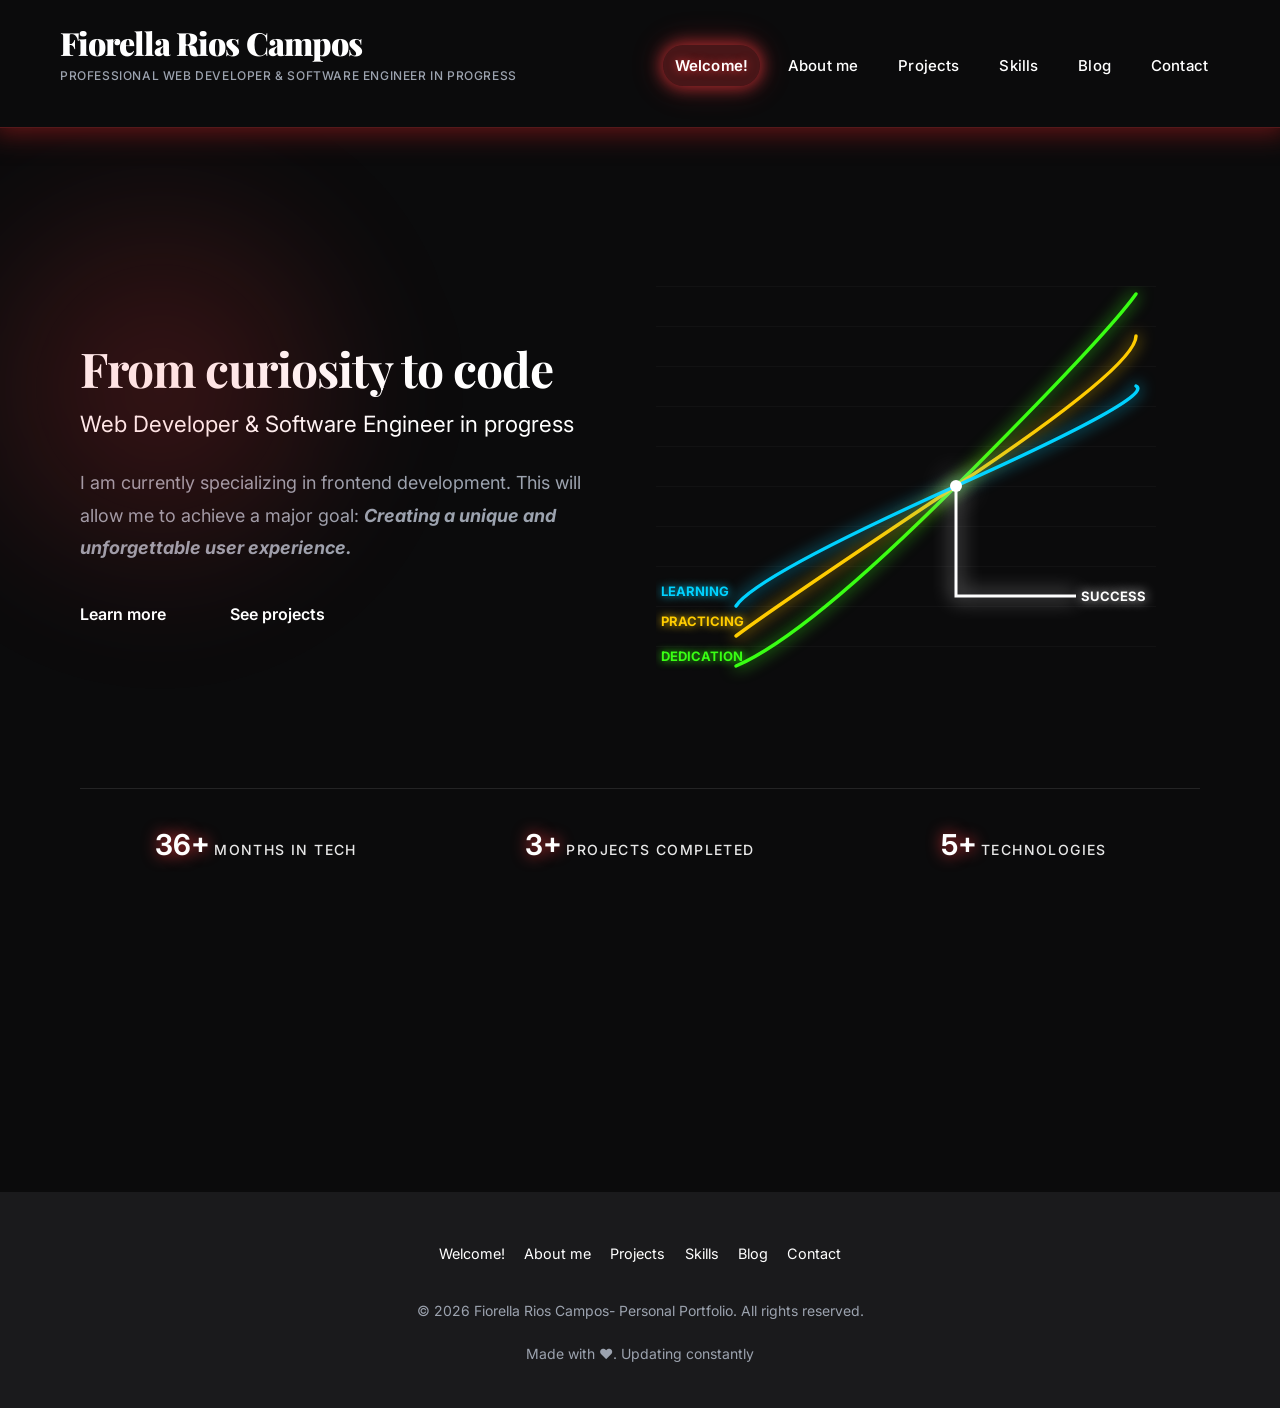
==== commit 045952a7: "description in welcome page changed (welcome__description)" ====
--- a/index.html
+++ b/index.html
@@ -13,23 +13,23 @@
     <meta property="og:title" content="Fiorella - My personal portfolio">
   <meta property="og:description"
     content="Discover my trip learning and building new technologies.">
-  <meta property="og:image" content="/assets/img/about_2.jpg">
-  <meta property="og:url" content="https://github.com/Fiorella318/Fiorella-Rios-Campos.github.io">
+  <meta property="og:image" content="https://fiorella318.github.io/Fiorella-Rios-Campos.github.io/assets/img/about_2.jpeg">
+  <meta property="og:url" content="https://fiorella318.github.io/Fiorella-Rios-Campos.github.io/">
   <meta property="og:type" content="website">
   <meta property="og:site_name" content="My personal Portfolio">
 
     <meta name="twitter:card" content="summary_large_image">
   <meta name="twitter:title" content="Fiorella, Web Development">
   <meta name="twitter:description" content="My personal portfolio as a Web Developer in progress">
-  <meta name="twitter:image" content="/assets/img/about_2.jpg">
+  <meta name="twitter:image" content="https://fiorella318.github.io/Fiorella-Rios-Campos.github.io/assets/img/about_2.jpeg">
   <meta name="twitter:creator" content="@Fiore1228080348">
 
-    <link rel="canonical" href="https://github.com/Fiorella318/Fiorella-Rios-Campos.github.io">
+    <link rel="canonical" href="https://fiorella318.github.io/Fiorella-Rios-Campos.github.io/">
 
-    <link rel="icon" type="image/png" href="/assets/icons/favicon-96x96.png" sizes="96x96" />
-<link rel="icon" type="image/svg+xml" href="/assets/icons/favicon.svg" />
-<link rel="shortcut icon" href="/assets/icons/favicon.ico" />
-<link rel="apple-touch-icon" sizes="180x180" href="/assets/icons/apple-touch-icon.png" />
+    <link rel="icon" type="image/png" href="./assets/icons/favicon-96x96.png" sizes="96x96" />
+<link rel="icon" type="image/svg+xml" href="./assets/icons/favicon.svg" />
+<link rel="shortcut icon" href="./assets/icons/favicon.ico" />
+<link rel="apple-touch-icon" sizes="180x180" href="./assets/icons/apple-touch-icon.png" />
 <meta name="apple-mobile-web-app-title" content="Fiorella's portfolio" />
 <link rel="manifest" href="./site.webmanifest" />
 
@@ -39,7 +39,7 @@
     href="https://fonts.googleapis.com/css2?family=Inter:wght@300;400;500;600;700&family=Playfair+Display:wght@400;700;900&display=swap"
     rel="stylesheet" />
 
-    <link rel="stylesheet" href="/assets/css/styles.css" />
+    <link rel="stylesheet" href="./assets/css/styles.css" />
 
     
 
@@ -87,7 +87,7 @@
                 <div class="welcome__text-content">
                     <h2 class="welcome__title">From curiosity to code</h2>
                     <p class="welcome__subtitle">Web Developer & Software Engineer in progress</p>
-                    <p class="welcome__description">I'm currently gaining experience in frontend development. This will allow me to achieve my biggest dream: <em><strong>Creating a unique and unforgettable user experience.</strong></em></p>
+                    <p class="welcome__description">I am currently specializing in frontend development. This will allow me to achieve a major goal: <em><strong>Creating a unique and unforgettable user experience.</strong></em></p>
 
                     <div class="welcome__actions">
                         <a href="./about.html" class="button button--primary">Learn more</a>
@@ -156,7 +156,7 @@
     </footer>
 
 
-    <audio id="success-sound" src="/assets/audio/bell.mp3" preload="auto"></audio>
-    <script src="/assets/js/main.js"></script>
+    <audio id="success-sound" src="./assets/audio/bell.mp3" preload="auto"></audio>
+    <script src="./assets/js/main.js"></script>
 </body>
 </html>
--- a/assets/css/styles.css
+++ b/assets/css/styles.css
@@ -44,8 +44,6 @@
   
 }
 
-/*AHORA*/
-
 h1,
 h2,
 h3,
@@ -54,7 +52,7 @@
   font-weight: 700;
   line-height: 1.2;
   color: var(--color-white);
-  /*Letter-spacing para títulos */
+  /*Letter-spacing for titles*/
   letter-spacing: -0.02em;
 }
 
@@ -95,53 +93,54 @@
   font-weight: 600px;
 }
 
+/*ANIMATION ABOUT-ME*/
 b {
     color: var(--blue-light);
     display: inline-block;
     position: relative;
     opacity: 0;
-    /* Usamos 'ease-out' para que la caída sea rápida al principio */
+    /* We use 'ease-out' to make the fall quick at the beginning */
     animation: ballBounce 1.2s ease-out forwards;
 }
 
-/* La primera b cae al instante (0s) */
+/* The first b falls instantly (0s) */
 p:nth-of-type(1) b {
     animation-delay: 0s;
 }
 
-/* La segunda b espera a que la primera casi termine su primer impacto */
+/* The second b waits until the first one has almost finished its first impact */
 p:nth-of-type(2) b {
     animation-delay: 0.4s;
 }
 
-/* La tercera b espera un poco más */
+/* The third b will have to wait a little longer */
 p:nth-of-type(3) b {
     animation-delay: 0.8s;
 }
 
 @keyframes ballBounce {
     0% {
-        transform: translateY(-200px); /* Desde el header */
+        transform: translateY(-200px); /* From the header */
         opacity: 0;
     }
     30% {
-        transform: translateY(0);      /* Primer impacto en el suelo */
+        transform: translateY(0);      /* First impact on the ground */
         opacity: 0.3;
     }
     50% {
-        transform: translateY(-25px);  /* Primer rebote hacia arriba */
+        transform: translateY(-25px);  /* First bounce upwards */
         opacity: 0.5;
     }
     70% {
-        transform: translateY(0);      /* Segundo impacto */
+        transform: translateY(0);      /* Second Impact */
         opacity: 0.7;
     }
     85% {
-        transform: translateY(-10px);  /* Segundo rebote (más pequeño) */
+        transform: translateY(-10px);  /* Second bounce (smaller) */
         opacity: 0.85;
     }
     100% {
-        transform: translateY(0);      /* Se queda quieta */
+        transform: translateY(0);      /* It stays still */
         opacity: 1;
     }
 }
@@ -152,7 +151,7 @@
   font-style: italic;
 }
 
-/* NUEVO: Párrafos introductorios más grandes */
+/*Larger introductory paragraphs*/
 .welcome__description,
 .about__text,
 .skills__container,
@@ -165,21 +164,10 @@
 a {
   color: var(--color-white);
   text-decoration: none;
-  /*Transición suave (sin animación completa aún) */
   text-decoration-thickness: 2px;
   text-underline-offset: 2px;
 }
 
-/*a:hover {
-  color: #1d4ed8;
-  text-decoration: underline;
-  text-decoration-thickness: 2px;
-}
-
-a:active {
-  color: #1e40af;
-}
-*/
 
 ul {
   list-style: none;
@@ -192,21 +180,23 @@
   background-color: var(--bg-color);
   top: 0;
   z-index: 1000;
-  padding: 24px 0 0;
   border-bottom: 1px solid rgba(255, 59, 63, 0.3);
   box-shadow: var(--shadow-glow);
   width: 100%;
+  padding: 1.5rem 0 0.5rem; 
 }
 
 .header__container {
   display: flex;
   justify-content: space-between;
+  flex-wrap: wrap;
+  margin: 0 auto;
+  margin-bottom: 0.75rem;
+  flex-direction: column; /*Stacked on mobile*/
   align-items: center;
-  flex-wrap: wrap;
-  gap: 2rem;
-  margin: 0 auto;
+  text-align: center;
+  gap: 1.5rem;
   padding: 0 20px;
-  margin-bottom: 0.75rem;
 }
 
 .header__brand {
@@ -216,27 +206,33 @@
 
 .header__name {
   color: var(--color-white);
-  margin-bottom: 8px;
+  margin-bottom: 4px;
   letter-spacing: -0.03em;
-  font-size: 2rem;
-}
+  font-size: 1.5rem; /* Reduced for mobile */
+}
+
 
 .header__tagline {
-  font-size: 0.875rem; /* 14px */
-  /* NUEVO: Espaciado de letras para subtítulos */
-  letter-spacing: 0.05em;
-  text-transform: uppercase;
-  font-weight: 500;
+    font-size: 0.75rem; 
+    letter-spacing: 0.05em;
+    text-transform: uppercase;
+    font-weight: 500;
+    color: var(--color-gray-light);
 }
 
 .nav {
   text-align: left;
+  width: 100%; /* Use the full width to center the list */
 }
 
 .nav__list {
-  display: flex;
-    gap: 1rem;
     align-items: center;
+    display: flex;
+    justify-content: center; 
+    flex-wrap: wrap; 
+    gap: 0.5rem; 
+    padding: 0;
+    list-style: none;
 }
 
 .nav__item {
@@ -245,16 +241,17 @@
 }
 
 .nav__link {
-  padding: 8px 12px;
   display: inline-block;
   font-weight: 500;
-  /* NUEVO: Mejor espaciado */
-  font-size: 0.9375rem; /* 15px */
   letter-spacing: 0.01em;
-  transition: all 0.3s ease; /* Suaviza la aparición del brillo */
-  border-radius: var(--radius-full); /* Preparamos la forma redonda */
-  
-}
+  padding: 6px 10px;
+  font-size: 0.85rem;
+  color: var(--color-white);
+  text-decoration: none;
+  transition: all 0.3s ease;
+  border-radius: 50px;
+}
+
 
 .nav__link:hover {
   color: var(--secondary-red);
@@ -262,20 +259,18 @@
   transform: translateY(-5px);
 }
 
-
-
 .nav__link--active {
   font-weight: 600;
   
-  /* Fondo de la cápsula (Rojo vivo sutil) */
+  /* Capsule background (Subtle bright red) */
   background-color: rgba(var(--primary-red), 0.25); 
 
-  /* Sombra circular (Glow intenso) */
+  /* Circular shadow (Intense Glow) */
   box-shadow: 
-    0 0 15px 2px rgba(var(--primary-red), 0.6), /* Brillo núcleo */
-    0 0 30px 5px rgba(var(--primary-red), 0.2); /* Resplandor expandido */
-
-  /* Brillo en las letras para que parezcan encendidas */
+    0 0 15px 2px rgba(var(--primary-red), 0.6), /* Core brightness */
+    0 0 30px 5px rgba(var(--primary-red), 0.2); /* Expanded glow */
+
+  /* Add brightness to the letters to make them appear lit */
   text-shadow: 0 0 8px rgba(var(--primary-red), 0.8);
 }
 
@@ -298,19 +293,19 @@
   margin: 0 auto;
   max-width: 1200px;
   padding: 0 20px 100px;
-
   display: flex;
   flex-direction: column;
   gap: 4rem;
-  
-}
+}
+
 
 /*FOOTER */
 .footer {
-  background: var(--color-gray-dark);
   color: var(--color-gray-light);
-  padding: 19px 0 0;
   text-align: center;
+  background: var(--color-gray-dark, #111);
+  padding: 3rem 0 1.5rem; 
+  margin-top: 4rem;
 }
 
 .footer__container {
@@ -319,24 +314,27 @@
   display: flex;
   flex-direction: column;
   align-items: center;
-  gap: 1.5rem;
-}
-
+  gap: 2rem;
+}
 
 .footer__list {
   display: flex;
-  gap: 1.5rem;
   flex-wrap: wrap;
   justify-content: center;
   margin: 0;
+  gap: 1.2rem;
+  list-style: none;
+  padding: 0;
 }
 
 .footer__link {
   color: var(--color-white);
   margin: 0;
   display: inline-block;
-  font-size: 0.9375rem;
   font-weight: 400;
+  color: var(--color-white);
+  font-size: 0.9rem;
+  transition: color 0.3s;
 }
 
 .footer__link:hover {
@@ -356,29 +354,22 @@
 }
 
 
-
-/*SECCIÓN WELCOME */
+/*WELCOME */
 
 .welcome {
 text-align: left;
   position: relative;
-  /* overflow: visible;  <-- Cambia hidden por visible si quieres que el resplandor de las luces se vea completo */
-  min-height: 100vh;    /* Ocupa toda la altura de la pantalla para un efecto "Hero" impactante */
+  min-height: 100vh;    
   display: flex;
-  flex-direction: column; /* Permite que el contenedor y las stats se apilen verticalmente */
+  flex-direction: column; 
   justify-content: center;
   margin-bottom: 0;
-  padding: 60px 0;      /* Espacio para que no respire tan pegado al header */}
-
-  /* La esfera de luz en la esquina superior izquierda */
-
-  
-
+  padding: 60px 0;
+}
 
 .welcome::before {
   content: "";
   position: absolute;
-  /* Posición Final: Esquina superior izquierda */
   top: 10px; 
   left: -150px;
   
@@ -394,34 +385,35 @@
   z-index: 0;
   pointer-events: none;
 
-  /* Animación: nombre | duración | curva | modo-final */
+  /* Animation: name | duration | curve | final-mode */
   animation: slideInLight 1.8s cubic-bezier(0.22, 1, 0.36, 1) forwards;
 }
 
-/* Definición del movimiento */
+/* Definition of movement */
 @keyframes slideInLight {
   0% {
-    /* Empieza fuera de la pantalla a la izquierda y con menos brillo */
     transform: translateX(-100%) scale(0.8);
     opacity: 0;
   }
   100% {
-    /* Llega a su posición original (0) y se queda ahí */
     transform: translateX(0) scale(1);
     opacity: 1;
   }
 }
 
-
-/* --- CONTENEDOR DEL GRÁFICO --- */
+/* --- GRAPHIC CONTAINER --- */
 .welcome__image-wrapper {
-    position: relative;
-    max-width: 34rem;
-    width: 100%;
     height: auto;
     overflow: visible;
     border: none;
-    
+    position: relative;
+    width: 100%;
+    max-width: 500px; 
+    margin: 0 auto;
+    aspect-ratio: 5 / 4; 
+    display: flex;
+    align-items: center;
+    justify-content: center;
 }
 
 .blueprint-grid {
@@ -430,7 +422,7 @@
     height: 100%;
     background-image: 
     linear-gradient(rgba(var(--gray-color), 0.03) 1px, transparent 1px);
-    background-size: 100% 40px; /* 100% de ancho, 40px de separación entre líneas */
+    background-size: 100% 40px; 
 }
 
 .line-path {
@@ -442,7 +434,7 @@
     animation: drawPath 3s ease-out forwards;
 }
 
-/* Colores Neón */
+/* NEON COLORS */
 .dedication-path { stroke: #39ff14; filter: drop-shadow(0 0 8px #39ff14); }
 .practicing-path { stroke: #ffcc00; filter: drop-shadow(0 0 8px #ffcc00); animation-delay: 0.1s; }
 .learning-path { stroke: #00d2ff; filter: drop-shadow(0 0 8px #00d2ff); animation-delay: 0.2s; }
@@ -451,7 +443,7 @@
     fill: #ffffff;
     opacity: 0;
     filter: drop-shadow(0 0 15px #ffffff);
-    animation: fadeInPoint 0.4s forwards 1.7s; /* Aparece justo en el choque */
+    animation: fadeInPoint 0.4s forwards 1.7s; /* It appears right at the crash */
 }
 
 .success-path {
@@ -464,7 +456,6 @@
     animation: drawPath 1.2s ease-out forwards 2.1s;
 }
 
-/* Etiquetas con Iluminación */
 .line-label {
     font-size: 13px;
     font-weight: 700;
@@ -480,11 +471,11 @@
 .glow-white { fill: #ffffff; text-shadow: 0 0 12px #ffffff; }
 
 .success-text {
-    animation: fadeInText 0.8s forwards; /* Usamos este nombre en el script */
-    animation-delay: 3s; /* El tiempo que definimos antes */
-}
-
-/* Animaciones */
+    animation: fadeInText 0.8s forwards; /* We use this name in the script */
+    animation-delay: 3s; /* The time we defined earlier */
+}
+
+/* Animations*/
 @keyframes drawPath { to { stroke-dashoffset: 0; } }
 @keyframes fadeInText { to { opacity: 1; } }
 @keyframes fadeInPoint { 
@@ -492,31 +483,27 @@
     to { opacity: 1; transform: scale(1); transform-origin: center; } 
 }
 
-
-
-
 .welcome__container{
-  display: grid;
-  /* Creamos 2 columnas para arriba y que los stats ocupen todo abajo */
-  grid-template-columns: 1fr 1fr; 
-  align-items: center;
-  gap: 2rem;
   max-width: 1200px;
   margin: 0 auto;
-  padding: 60px 20px;
-}
-
-.welcome__text-content {
   display: flex;
   flex-direction: column;
-  align-items: flex-start; /* Todo alineado a la izquierda */
-  text-align: left;
+  gap: 3rem;
+  padding: 20px;
+  align-items: center;
+  text-align: center;
+}
+
+.welcome__text-content {
+    text-align: left;
+    display: flex;
+    flex-direction: column;
+    align-items: center;
 }
 
 .welcome__title {
-  margin-bottom: 0.5rem; /* Pegadito al subtítulo */
-}
-
+  margin-bottom: 0.5rem; 
+}
 
 .welcome__subtitle {
   margin-bottom: 1.5rem;
@@ -538,50 +525,50 @@
 }
 
 .welcome__actions .button {
-  position: relative; /* Necesario para posicionar la línea respecto al texto */
+  position: relative; 
   color: var(--color-white);
-  text-decoration: none; /* Quitamos el subrayado nativo */
+  text-decoration: none; 
   font-weight: 600;
   padding: 4px 0;
   transition: color 0.3s ease;
   display: inline-block;
 }
 
-/* Creamos la línea "invisible" abajo */
+/* We create the "invisible" line below */
 .welcome__actions .button::after {
   content: '';
   position: absolute;
   width: 100%;
-  height: 2px; /* Grosor de la línea */
+  height: 2px; /* Line thickness */
   bottom: 0;
   left: 0;
-  background-color: var(--secondary-red); /* Tu rojo intenso */
+  background-color: var(--secondary-red); 
   
   
-  /* Aquí ocurre la magia: */
-  transform: scaleX(0); /* La línea empieza con tamaño 0 */
-  transform-origin: bottom left; /* Se dibuja desde la izquierda */
-  transition: transform 0.3s ease-out; /* Velocidad de la animación */
-}
-
-/* Animación al hacer Hover */
+  /*Magic */
+  transform: scaleX(0); /* The line starts with size 0 */
+  transform-origin: bottom left; /* Drawn from the left */
+  transition: transform 0.3s ease-out; /* Animation speed */
+}
+
 .welcome__actions .button:hover {
-  color: var(--secondary-red); /* El texto también puede cambiar a rojo */
-  
+  color: var(--secondary-red);  
 }
 
 .welcome__actions .button:hover::after {
-  transform: scaleX(1); /* La línea crece al 100% */
+  transform: scaleX(1); /* The line grows to 100% */
 }
 
 .welcome__stats {
-  grid-column: 1 / span 2; /* Cruza de lado a lado */
+  grid-column: 1 / span 2; /* Cross from side to side */
   display: flex;
-  justify-content: space-between; /* Los separa equitativamente */
-  width: 100%;
+  justify-content: space-between; /* Separates them equally */
   margin-top: 4rem;
   padding-top: 2rem;
-  border-top: 1px solid rgba(var(--gray-color), 0.1); /* Línea divisoria sutil */
+  border-top: 1px solid rgba(var(--gray-color), 0.1); /* Subtle dividing line */
+  flex-direction: column;
+  gap: 2rem;
+  width: 100%;
 }
 
 .stat {
@@ -593,28 +580,27 @@
   font-size: 1.8rem;
   font-weight: 650;
   color: var(--color-white);
-  /* Brillo intenso como foco LED */
   text-shadow: 0 0 15px rgba(var(--primary-red), 0.9); 
   margin-bottom: 0.5rem;
   animation: pulse 1s ease-in-out infinite;
-  will-change: transform, text-shadow; /* Optimización para el navegador */
-}
+  will-change: transform, text-shadow; /* Browser optimization */
+}
+
 @keyframes pulse {
   0% {
     transform: scale(1);
     text-shadow: 0 0 15px rgba(var(--primary-red), 0.9);
   }
   50% {
-    transform: scale(1.5); /* Crece un 10% */
+    transform: scale(1.5); 
     text-shadow: 0 0 25px rgba(var(--primary-red), 1), 
-                 0 0 10px rgba(var(--primary-red), 0.6); /* Brillo más intenso */
+                 0 0 10px rgba(var(--primary-red), 0.6); 
   }
   100% {
     transform: scale(1);
     text-shadow: 0 0 15px rgba(var(--primary-red), 0.9);
   }
 }
-
 
 .stat__label {
   font-size: 0.875rem; /* 14px */
@@ -624,90 +610,108 @@
   font-weight: 500;
 }
 
+.skills-chart {
+    width: 100%;
+    height: auto; /* Allows the SVG to scale with the container */
+    display: block;
+}
+
 
 /*BLOG SECTION*/
-
 .blog__post {
-    display: flex; /* Alinea imagen y contenido en fila */
-    gap: 2rem;    /* Espacio entre la foto y el texto */
     align-items: flex-start;
-    margin-bottom: 4rem;
-    padding: 20px;
+    display: flex;
+    flex-direction: column; 
+    gap: 1.5rem;
+    margin-bottom: 3rem;
+    padding: 15px;
     border-radius: var(--radius-lg);
     transition: background 0.3s ease;
-    flex-direction: row-reverse;
-}
-
-/* Controlamos el tamaño de la columna de la imagen */
+    border-bottom: 1px solid rgba(255, 59, 63, 0.1); 
+}
+
 .post__image-container {
-    flex: 0 0 300px; /* La imagen no se encoge y mide 300px de ancho */
-    height: 200px;
+    flex: 0 0 300px; 
+    width: 100%; 
+    height: 220px; 
     overflow: hidden;
     border-radius: var(--radius-md);
-    border: 1px solid rgba(var(--primary-red), 0.2 ) ;
-    background-color: inherit;
+    border: 1px solid rgba(var(--primary-red), 0.2);
+    background-color: rgba(var(--primary-red), 0.05); 
 }
 
 .post__img {
     width: 100%;
     height: 100%;
-    object-fit: contain;
+    object-fit: cover; 
     transition: transform 0.5s ease;
 }
 
-/* Controlamos la columna del texto */
 .post__content {
-    flex: 1; /* El texto ocupa todo el espacio restante */
+    justify-content: center;
+    flex: 1;
+    display: flex;
+    flex-direction: column;
+}
+
+.post__title {
+    margin-top: 0; 
+    margin-bottom: 0.5rem;
+}
+
+/* Hover effects */
+.blog__post:hover {
+    background: rgba(255, 255, 255, 0.03);
+}
+
+.blog__post:hover .post__img {
+    transform: scale(1.05);
+}
+
+.post__link {
+    transition: color 0.3s ease;
+    font-weight: 500;
+}
+
+.post__link:hover {
+    color: var(--color-accent);
+}
+
+.post__date {
+    display: block;
+    margin-bottom: 0.75rem;
+    font-size: 0.9rem;
+    color: var(--color-gray-light);
+    opacity: 0.8;
+}
+
+
+/*ABOUT ME */
+.about {   
+  margin-bottom: 0;
+    text-align: left;
+    position: relative;
+    min-height: 100vh;
     display: flex;
     flex-direction: column;
     justify-content: center;
-}
-
-.post__title {
-    margin-top: 0; /* Quitamos el margen superior para que alinee con la imagen */
-    margin-bottom: 0.5rem;
-}
-
-/* Hover effect general del post */
-.blog__post:hover {
-    background: rgba(var(--gray-color), 0.03);
-}
-
-.blog__post:hover .post__img {
-    transform: scale(1.05);
-}
-
-.post__link:hover {
-  color: var(--secondary-red);
-}
-
-
-
-/*ABOUT ME */
-.about {
-text-align: left;
-  position: relative;
-  /* overflow: visible;  <-- Cambia hidden por visible si quieres que el resplandor de las luces se vea completo */
-  min-height: 100vh;    /* Ocupa toda la altura de la pantalla para un efecto "Hero" impactante */
-  display: flex;
-  flex-direction: column; /* Permite que el contenedor y las stats se apilen verticalmente */
-  justify-content: center;
-  margin-bottom: 0;
-  padding: 60px 0;      /* Espacio para que no respire tan pegado al header */}
+    padding: 40px 0;
+}
 
 .about__container {
     display: flex;
-    align-items: flex-start;
-    flex-direction: row-reverse;
-    gap: 2rem;
-    
-}
-
+    flex-direction: column; 
+    align-items: center; 
+    gap: 3rem;
+    padding: 0 20px;
+}
 
 .about__image-container {
   flex: 0.25 0 300px; 
-  position: relative;
-  height: 450px;
+    width: 100%;
+    max-width: 300px; 
+    height: 300px; 
+    position: relative;
 }
 
 .about__image {
@@ -715,17 +719,18 @@
   height: 100%;
   object-fit:cover;
   border-radius: var(--radius-full);
-  /* BORDE: Un borde sutil que ayuda a definir la forma antes del brillo */
+  /* BORDER: A subtle border that helps define the shape before the highlight */
   border: 2px solid rgba(var(--secondary-red), 0.5);
   
-  /* SOMBRA: Usamos tu variable de glow para que ilumine hacia afuera */
+  /* SHADOW: We use your glow variable to make it shine outwards */
   box-shadow: var(--shadow-glow);
   
   transition: transform 0.5s ease, box-shadow 0.5s ease;
 }
 
 .about__content {
-  flex: 1;
+    flex: 1;
+    width: 100%;
 }
 
 .about__image:hover {
@@ -733,17 +738,16 @@
   box-shadow: 0 0 40px 10px rgba(var(--primary-red), 0.6);
 }
 
-.about__quote{
-  background-color: var(--color-gray-dark);
-  padding: 2rem;
-  margin: 2.5rem 0;
-  border-radius: 0 var(--radius-lg) var(--radius-lg) 0;
-  border-left: 4px solid var(--secondary-red);
+.about__quote {
+    background-color: var(--color-gray-dark);
+    padding: 1.5rem;
+    margin: 2rem 0;
+    border-radius: 0 var(--radius-lg) var(--radius-lg) 0;
+    border-left: 4px solid var(--secondary-red);
 }
 
 .about__quote-text {
   font-style: italic;
-  /* El 0.8 va AFUERA del var, después de la coma */
   color: rgba(var(--blue-light), 0.85); 
   
 }
@@ -754,17 +758,14 @@
   text-align: right;
   font-weight: 500;
   letter-spacing: 0.05em;
-  margin-top: 1rem; /* Separa el nombre de la frase */
-  color: var(--color-white); /* Para que resalte un poco más que la cita */
-}
-
-
+  margin-top: 1rem; 
+  color: var(--color-white); 
+}
 
 .about__principles {
   width: 100%;
   padding-top: 2rem;
-  border-top: 1px solid rgba(var(--gray-color), 0.1); /* Línea divisoria sutil */
-  
+  border-top: 1px solid rgba(var(--gray-color), 0.1); 
   margin-top: 3rem;
 }
 
@@ -774,7 +775,6 @@
 }
 
 .principles__list {
-  /* NUEVO: Grid para valores */
   display: grid;
   grid-template-columns: repeat(auto-fit, minmax(300px, 1fr));
   gap: 1rem;
@@ -783,9 +783,7 @@
 
 .principles__item {
   padding: 1.5rem;
-  /* Cambiamos el blanco por un negro con transparencia */
   background-color: rgba(var(--gray-color), 0.03); 
-  /* Borde sutil rojo en lugar de gris */
   border: 1px solid rgba(var(--primary-red), 0.2); 
   border-radius: var(--radius-md);
   display: flex;
@@ -793,11 +791,9 @@
   gap: 0.75rem;
   text-align: center;
   transition: transform 0.3s ease, border-color 0.3s ease;
-  
 }
 
 .principles__item:hover {
-  /* Efecto de elevación sutil */
   transform: translateY(-5px);
   border-color: rgba(var(--primary-red), 0.6);
   color: var(--color-white);
@@ -810,7 +806,6 @@
   font-size: 1.0625rem;
 }
 .principles__item span {
-  /* Gris claro para que sea legible sobre fondo oscuro */
   color: var(--color-gray-light); 
   font-size: 0.9375rem;
 }
@@ -820,7 +815,7 @@
   margin-right: 0.75rem;
   display: inline-block;
   animation: tilt 2s ease-in-out infinite;
-  transform-origin: bottom center; /* Se mueve desde la base */
+  transform-origin: bottom center; 
 }
 
 @keyframes tilt {
@@ -831,9 +826,8 @@
 
 
 /*SKILLS*/
-
 .skills {
-  padding: 20px 0;
+    padding: 40px 20px; 
 }
 
 .skills__container {
@@ -854,9 +848,12 @@
   font-weight: 400;
 }
 
-/* --- Lista de Habilidades --- */
+/* --- skills list --- */
 .skills__list {
-  margin-bottom: 3rem;
+    display: flex;
+    flex-direction: column;
+    gap: 0.5rem; 
+    margin-bottom: 3rem;
 }
 
 .skill {
@@ -865,9 +862,8 @@
   grid-template-rows: auto auto;
   gap: 0.5rem;
   align-items: center;
-  margin-bottom: 2rem; /* Espacio entre cada bloque de habilidad */
-}
-
+  margin-bottom: 1.5rem;
+}
 
 .skill__name {
   grid-column: 1;
@@ -886,16 +882,16 @@
 }
 
 .skill__bar {
-  grid-column: 1 / -1; /* Ocupa las dos columnas */
+  grid-column: 1 / -1; /* Occupies both columns */
   grid-row: 2;
-  height: 12px; /* Las barras modernas se ven mejor un poco más finas */
+  height: 12px; 
   background-color: rgba(var(--gray-color), 0.1);
   border-radius: 10px;
   position: relative;
   overflow: hidden;
 }
 
-/* --- Modificadores de Color y Ancho --- */
+/* --- Color and Width Modifiers --- */
 .skill__progress--html {
   --index: 0;
   width: 100%;
@@ -945,14 +941,14 @@
   background: linear-gradient(90deg, #61dafb 0%, #a5f3fc 100%);
 }
 
-/* --- Animaciones --- */
-
-/* 1. Llenado de la barra */
+/* --- Animations --- */
+
+/* 1. Filling the bar */
 @keyframes fillProgress {
   from { width: 0; }
 }
 
-/* 2. Efecto de Brillo (Shimmer) */
+/* 2. Shimmer Effect */
 .skill__progress {
   position: absolute;
   top: 0;
@@ -960,14 +956,11 @@
   height: 100%;
   border-radius: 12px;
   animation: fillProgress 1.5s ease-out forwards;
-  animation-delay: calc(var(--index, 0) * 0.2s);
-  
-  /* CLAVE: Ponemos overflow hidden aquí para que el destello 
-     no se vea en la parte gris de la derecha */
+  animation-delay: calc(var(--index, 0) * 0.2s); 
   overflow: hidden; 
 }
 
-/* --- El Destello (Shimmer) --- */
+/* --- (Shimmer) --- */
 .skill__progress::after {
   content: "";
   position: absolute;
@@ -978,10 +971,10 @@
   background: linear-gradient(
     90deg,
     transparent,
-    rgba(255, 255, 255, 0.4), /* Un poco más de brillo */
+    rgba(255, 255, 255, 0.4),
     transparent
   );
-  /* El destello ahora solo viajará por el ancho de .skill__progress */
+  /* The flash will now only travel the width of .skill__progress */
   animation: shimmer 2.5s infinite;
   animation-delay: 1.5s; 
 }
@@ -994,40 +987,33 @@
 @media (min-width: 992px) {
   .skills__list {
     display: grid;
-    /* Crea dos columnas iguales */
     grid-template-columns: 1fr 1fr; 
-    /* Espacio entre las columnas */
     column-gap: 4rem; 
     row-gap: 1rem;
   }
 }
 
 .learning {
-  /* Fondo base con los dos resplandores en las esquinas */
+  /* Base background with the two glows in the corners */
   background: 
-    radial-gradient(circle at top left, rgba(128, 0, 32, 0.25) 0%, transparent 55%),
-    radial-gradient(circle at bottom right, rgba(128, 0, 32, 0.15) 0%, transparent 55%),
-    #000000;
+        radial-gradient(circle at top left, rgba(128, 0, 32, 0.25) 0%, transparent 55%),
+        radial-gradient(circle at bottom right, rgba(128, 0, 32, 0.15) 0%, transparent 55%),
+        #000000;
 
   border: 1px solid rgba(255, 255, 255, 0.03);
-  padding: 3rem;
+  padding: 2rem;
   border-radius: 20px;
   position: relative;
   overflow: hidden;
-  transition: all 0.5s ease; /* Suaviza el cambio de brillo */
-
-  /* Combinamos todas las sombras en una sola declaración */
-  box-shadow: 
-    0 20px 50px rgba(0, 0, 0, 0.6),           /* Sombra de profundidad */
-    -10px -10px 30px rgba(128, 0, 32, 0.05), /* Aura superior */
-    10px 10px 30px rgba(128, 0, 32, 0.05);   /* Aura inferior */
+  
+    box-shadow: 0 20px 50px rgba(0, 0, 0, 0.6);
+    transition: all 0.5s ease;
 }
 
 
 .learning:hover {
-  /* Al pasar el mouse, el rojo vino se vuelve un poquito más intenso */
   background: linear-gradient(135deg, rgba(128, 0, 32, 0.5) 0%, rgba(0, 0, 0, 0) 100%);
-  transform: translateY(-5px); /* Un pequeño salto hacia arriba para dar feedback */
+  transform: translateY(-5px); 
 }
 
 .learning__container {
@@ -1037,15 +1023,14 @@
 .learning__title {
     margin-bottom: 2rem;
     margin-top: 0.25rem;
-    
-}
-
+}
 
 .learning__list {
     display: grid;
-    grid-template-columns: repeat(auto-fill, minmax(200px, 1fr));
+    grid-template-columns: repeat(auto-fill, minmax(160px, 1fr));
     list-style-type: disc; 
     gap: 1rem;
+    padding-left: 1.2rem; 
 }
 
 .learning__item {
@@ -1054,86 +1039,60 @@
     line-height: 1.6;
 }
 
+
 /*CONTACT*/
 .contact {
-  padding: 20px 0;
+    padding: 40px 20px;
+    position: relative;
+    background: radial-gradient(circle at center, rgba(128, 0, 32, 0.08) 0%, transparent 70%);
 }
 
 .contact__container {
-  max-width: 1200px;
-  margin: 0 auto;
-}
+    max-width: 1200px;
+    margin: 0 auto;
+}
+
 .contact__title {
   text-align: center;
 }
 
 .contact__description {
-     /* Evita que el texto se estire demasiado y sea difícil de leer */
-    margin: 0 auto 3rem auto; /* Centra horizontalmente y da espacio abajo */
     text-align: center;
     color: var(--color-gray-light, #a1a1a1);
     line-height: 1.6;
-}
-
-/*CONTACT*/
-.contact {
-  padding: 20px 0;
-}
-
-.contact__container {
-  max-width: 1200px;
-  margin: 0 auto;
-}
-.contact__title {
-  text-align: center;
-}
-
-.contact__description {
-  text-align: center;
-  color: var(--color-gray-light, #666666);
-  margin-bottom: 3rem;
-}
-
-/*CONTACT*/
-.contact {
-  padding: 20px 0;
-}
-
-.contact__container {
-  max-width: 1200px;
-  margin: 0 auto;
-}
-.contact__title {
-  text-align: center;
-}
-
-.contact__description {
-  text-align: center;
-  color: var(--color-gray-light, #666666);
-  margin-bottom: 3rem;
-}
-
-/* --- Contenedor del Formulario --- */
+    margin: 0 auto 2rem auto;
+    max-width: 600px; 
+}
+
+/* --- Form Container --- */
 .contact__message {
+    width: 100%;
     max-width: 600px;
-    margin: 3rem auto; /* Centra el bloque horizontalmente */
-    background: rgba(255, 255, 255, 0.03); /* Un poco más claro */
-    border: 1px solid rgba(128, 0, 32, 0.2); /* Borde vino más visible */
-    padding: 2.5rem;
+    margin: 0 auto;
+    background: rgba(255, 255, 255, 0.03);
+    border: 1px solid rgba(128, 0, 32, 0.2);
+    padding: 1.5rem; 
     border-radius: 20px;
-    backdrop-filter: blur(10px); /* Efecto cristal */
-}
-
-/* --- Grid del Formulario --- */
+    backdrop-filter: blur(10px);/* Cristal effect */
+}
+
+/* --- Form --- */
 .contact__form {
-    display: grid;
-    /* Creamos una columna que ocupa todo el ancho */
-    grid-template-columns: 1fr; 
-    gap: 1.5rem;
-}
-
-/* --- Inputs e Iluminación (:focus) --- */
+    display: flex;
+    flex-direction: column; 
+    gap: 1.2rem;
+}
+
+.contact__label {
+    display: block;
+    margin-bottom: 0.5rem;
+    font-size: 0.9rem;
+    color: var(--color-white);
+}
+
+/* --- Ilumination (:focus) --- */
 .contact__input {
+    resize: vertical;
     width: 100%;
     background: rgba(255, 255, 255, 0.05);
     border: 1px solid rgba(255, 255, 255, 0.1);
@@ -1141,20 +1100,17 @@
     color: white;
     border-radius: 8px;
     transition: all 0.3s ease;
-    resize: vertical;
-}
-
-/* Explicación de :focus -> Es cuando haces clic en el cuadro */
+}
+
 .contact__input:focus {
     outline: none;
-    border-color: #e11d48; /* Rojo brillante al escribir */
-    background: rgba(128, 0, 32, 0.1); /* Fondo rojizo sutil */
-    box-shadow: 0 0 15px rgba(225, 29, 72, 0.3); /* Resplandor exterior */
-}
-
-/* --- Botón Centrado --- */
+    border-color: #e11d48; 
+    background: rgba(128, 0, 32, 0.1); 
+    box-shadow: 0 0 15px rgba(225, 29, 72, 0.3); 
+}
+
 .contact__button {
-    justify-self: center; /* CLAVE: Centra el botón dentro del grid */
+    justify-self: center; 
     padding: 1rem 3rem;
     background: #800020;
     color: white;
@@ -1170,16 +1126,8 @@
     box-shadow: 0 0 20px rgba(225, 29, 72, 0.4);
 }
 
-.contact {
-    position: relative;
-    /* Crea un resplandor gigante detrás de todo */
-    background: radial-gradient(circle at center, rgba(128, 0, 32, 0.08) 0%, transparent 70%);
-}
-
-
-
 .find-me {
-    padding: 1rem 0;
+    padding: 3rem 20px;
     border-top: 1px solid rgba(255, 255, 255, 0.05);
 }
 
@@ -1188,38 +1136,38 @@
 }
 
 .find-me__title {
+    margin-top: 1rem;
     text-align: center;
+    font-size: 2rem; 
     margin-bottom: 2rem;
-    margin-top: 1rem;
-        font-size: 2.85rem;
-}
-
+}
 
 .find-me__list {
-    display: flex;
     justify-content: center;
-    flex-wrap: wrap; /* Para que se acomoden en móviles */
-    gap: 2rem;
+    flex-wrap: wrap; 
+    display: grid;
+    grid-template-columns: repeat(auto-fit, minmax(240px, 1fr));
+    gap: 1.5rem;
+    padding: 0;
     list-style: none;
 }
 
 .find-me__link {
+    min-width: 220px;
     display: block;
-    padding: 1.5rem;
+    padding: 1.2rem;
     background: rgba(255, 255, 255, 0.02);
     border: 1px solid rgba(255, 255, 255, 0.05);
     border-radius: 15px;
     text-decoration: none;
     transition: all 0.4s cubic-bezier(0.175, 0.885, 0.32, 1.275);
-    min-width: 220px;
-}
-
-/* --- El efecto de elevación y borde rojo --- */
+}
+
 .find-me__link:hover {
-    transform: translateY(-10px); /* Sube en el eje Y */
-    background: rgba(128, 0, 32, 0.1); /* Fondo rojo vino sutil */
-    border-color: #e11d48; /* Borde rojo brillante */
-    box-shadow: 0 15px 30px rgba(225, 29, 72, 0.2); /* Sombra con resplandor */
+    transform: translateY(-10px); 
+    background: rgba(128, 0, 32, 0.1); 
+    border-color: #e11d48; 
+    box-shadow: 0 15px 30px rgba(225, 29, 72, 0.2); 
 }
 
 .find-me__content {
@@ -1229,14 +1177,14 @@
 }
 
 .find-me__icon {
-    width: 35px; /* Ajusta el tamaño de tus logos */
+    width: 35px; 
     height: 35px;
     object-fit: contain;
 }
 
 .find-me__text {
     display: flex;
-    flex-direction: column; /* Pone el usuario debajo del nombre */
+    flex-direction: column; 
 }
 
 .find-me__name {
@@ -1252,15 +1200,14 @@
 }
 
 .contact__footer {
-    text-align: center;         /* Centra el texto por dentro */
-    max-width: 500px;           /* Limita el ancho para que el centrado se note */
-    margin: 2rem auto 0 auto;   /* Centra el bloque entero horizontalmente */
+    text-align: center;         
+    max-width: 500px;           
+    margin: 2rem auto 0 auto;   
     font-size: 0.8rem;
     color: rgba(255, 255, 255, 0.4);
     line-height: 1.5;
 }
 
-/* Para que los links dentro del footer también se vean elegantes */
 .contact__footer a {
     color: #e11d48; 
     text-decoration: none;
@@ -1269,13 +1216,11 @@
 
 .contact__footer a:hover {
     text-decoration: underline;
-    color: #fb7185; /* Un rojo más iluminado al pasar el mouse */
-}
-
+    color: #fb7185; 
+}
 
 
 /*PROJECTS*/
-/* --- 1. CONTENEDOR PRINCIPAL Y SISTEMA --- */
 .projects {
   padding: 20px 0;
 }
@@ -1286,26 +1231,29 @@
 }
 
 .book__system {
+    min-height: 650px;
+    background: radial-gradient(circle at center, rgba(128, 0, 32, 0.25) 0%, transparent 70%);
     display: flex;
+    flex-direction: column; 
     align-items: center;
     justify-content: center;
-    min-height: 650px;
-    gap: 20px; /* Margen exacto de 20px entre botones y libro */
+    gap: 40px; 
     perspective: 2000px;
+    width: 100%;
     margin-top: 30px;
-    background: radial-gradient(circle at center, rgba(128, 0, 32, 0.25) 0%, transparent 70%);
-}
-
-/* El contenedor que empuja los botones al abrirse */
+}
+
+/* The container that pushes the buttons when opened */
 .book-container {
-    width: 400px; /* Una página */
+    width: 400px; /* One page  */
     height: 550px;
-    transition: width 1s ease;
     position: relative;
+    transition: width 1s ease, transform 1s ease; 
+    margin: 0 auto; 
 }
 
 .book-container.open {
-    width: 800px; /* Dos páginas */
+    width: 800px; /* Two pages */
 }
 
 .book {
@@ -1316,16 +1264,21 @@
     transition: transform 1s;
 }
 
-/* --- 2. HOJAS Y CARAS --- */
+/* --- 2. PAGES AND FACES --- */
 .paper {
-    position: absolute;
-    width: 400px; /* Ancho fijo de hoja */
-    height: 100%;
     top: 0;
     right: 0;
     transform-style: preserve-3d;
     transform-origin: left;
     transition: transform 1s, z-index 0.5s;
+    position: absolute;
+    width: 100%;
+    height: 100%;
+    display: none; /* Hidden byb default*/
+}
+
+.paper.active-paper {
+    display: block; /* Only the current sheet is visible */
 }
 
 .front, .back {
@@ -1337,17 +1290,15 @@
     backface-visibility: hidden;
     padding: 40px 30px;
     background: linear-gradient(135deg, #0a0a0a 0%, #121212 100%);
-    border: 1px solid rgba(255, 255, 255, 0.05); /* Borde casi invisible */
-    border-left: 1px solid rgba(128, 0, 32, 0.3); /* Luz en el lomo */
-    box-shadow: 15px 0 35px rgba(0,0,0,0.5); /* Sombra proyectada real */
+    border: 1px solid rgba(255, 255, 255, 0.05); 
+    border-left: 1px solid rgba(128, 0, 32, 0.3); 
+    box-shadow: 15px 0 35px rgba(0,0,0,0.5); 
     display: flex;
     flex-direction: column;
     justify-content: flex-start;
-
-   
-}
-
-/* Efecto de profundidad en el lomo */
+}
+
+/* Depth effect on the spine (book style) */
 .front::before {
     content: '';
     position: absolute;
@@ -1363,9 +1314,10 @@
 }
 
 .back { transform: rotateY(180deg); }
+
 .flipped { transform: rotateY(-180deg); }
 
-/* --- 3. ESTILOS DE PORTADA (GLOW EFFECT) --- */
+/* --- 3. COVER STYLES (GLOW EFFECT) --- */
 .cover-design .cover-border {
     border: none;
     width: 100%;
@@ -1408,20 +1360,20 @@
 
 @keyframes bounceInfinite {
     0% { transform: translateY(0); }
-    50% { transform: translateY(-12px); } /* Sube */
-    100% { transform: translateY(0); }    /* Baja */
+    50% { transform: translateY(-12px); } /* Up */
+    100% { transform: translateY(0); }    /* Down */
 }
 
 .open-btn:hover {
     background: var(--secondary-red);
     box-shadow: 0 0 15px var(--secondary-red);
     transform: scale(1.05);
-    animation-play-state: paused; /* Se queda estático al poner el mouse */
+    animation-play-state: paused; 
     background: #e11d48;
     transform: scale(1.1);
 }
 
-/* --- 4. ÍNDICE (HOVER EFFECT) --- */
+/* --- 4. INDEX (HOVER EFFECT) --- */
 .book__index-list { list-style: none; margin-top: 20px; }
 
 .book__index-list li {
@@ -1447,7 +1399,7 @@
 
 .book__index-list li:hover::after { width: 100%; }
 
-/* --- 5. CONTENIDO DE PROYECTOS Y BOTÓN SALTO --- */
+/* --- 5. PROJECT CONTENT AND JUMP BUTTON --- */
 .project-node h4 {
     color: #fff;
     text-shadow: 0 0 8px rgba(255,255,255,0.2);
@@ -1460,45 +1412,39 @@
     display: inline-block;
 }
 
-/* Este es el contenedor que mencionaste, con tamaño predefinido */
-/* Contenedor del texto para que no se mueva nada alrededor */
-/* Contenedor del texto con altura reservada */
-/* El contenedor que reserva el espacio para que nada se mueva */
+/* The container so nothing moves */
 .project-description {
     color: var(--color-gray-light);
     font-size: 0.95rem;
     line-height: 1.6;
-    white-space: normal;
     word-wrap: break-word;
     margin: 0;
-    min-height: 80px; /* Evita que el botón salte al iniciar */
     display: block;
-}
-
-/* El cursor parpadeante (opcional, da el toque de máquina de escribir) */
+    margin-bottom: 15px;
+    opacity: 0; 
+    transition: opacity 0.3s ease;
+    white-space: pre-wrap;
+    min-height: 1.2em; 
+}
+
+/* The blinking cursor (typewriter feel) */
 .typing-cursor::after {
+    margin-left: 2px;
     content: "|";
-    animation: blink 0.7s infinite;
+    animation: blink 0.8s infinite;
     color: #e11d48;
-    margin-left: 2px;
-}
-
-@keyframes blink {
-    0%, 100% { opacity: 1; }
-    50% { opacity: 0; }
-}
-
-
-/* Solución al espacio raro: quitamos cualquier flex o gap del padre */
+}
+
+
 .project-info-container {
     width: 100%;
-    display: block; /* Block es más seguro para texto que flex */
+    display: block; /* Block is more secure for text than flex */
     position: relative;
     padding-top: 10px;
 }
 
 .p-media {
-    width: 80%;           /* Un poco más pequeña y elegante */
+    width: 80%;           
     height: 150px;
     margin: 0 auto 15px auto;
     border-radius: 6px;
@@ -1508,12 +1454,10 @@
 .p-media img { width: 100%; height: 100%; object-fit: cover; }
 
 .p-link {
-    /* Posicionamiento fijo respecto a la hoja */
     position: absolute;
-    bottom: 30px;      /* Distancia desde abajo */
-    left: 50%;         /* Lo movemos al centro */
-    transform: translateX(-50%); /* Ajuste exacto para centrarlo */
-    
+    bottom: 30px;      
+    left: 50%;         
+    transform: translateX(-50%); 
     padding: 12px 25px;
     background: rgba(128, 0, 32, 0.2);
     border: 1px solid rgba(225, 29, 72, 0.5);
@@ -1526,7 +1470,7 @@
   }
 
 .p-link:hover {
-    /* El salto ahora es relativo a su posición fija */
+    /* The jump is relative to its fixed position */
     transform: translateX(-50%) translateY(-10px); 
     background: rgba(128, 0, 32, 0.4);
     box-shadow: 0 10px 25px rgba(225, 29, 72, 0.5);
@@ -1534,7 +1478,7 @@
 }
 
 
-/* --- 6. BOTONES DE NAVEGACIÓN --- */
+/* --- 6. NAVIGATION BUTTONS --- */
 .book-nav-btn {
     width: 50px;
     height: 50px;
@@ -1545,8 +1489,8 @@
     pointer-events: none;
     backdrop-filter: blur(5px);
     transition: all 0.5s cubic-bezier(0.4, 0, 0.2, 1);
-    background: rgba(128, 0, 32, 0.4); /* Más opaco */
-    border: 1px solid rgba(225, 29, 72, 0.8); /* Borde más brillante */
+    background: rgba(128, 0, 32, 0.4); 
+    border: 1px solid rgba(225, 29, 72, 0.8); 
     color: white;
     box-shadow: 0 0 15px rgba(128, 0, 32, 0.3);
 }
@@ -1556,730 +1500,186 @@
 .book-nav-btn:hover {
     background: rgba(128, 0, 32, 0.2);
     border-color: #e11d48;
-    transform: scale(1.1) rotate(10deg); /* Un giro sutil para dinamismo */
+    transform: scale(1.1) rotate(10deg); 
     box-shadow: 0 0 25px rgba(225, 29, 72, 0.4);
 }
 
-
-
-
-
-
-
-
-/* --- 1. Ajuste del Contenedor del Gráfico (Para que no desaparezca) --- */
-.welcome__image-wrapper {
-    position: relative;
+.control-buttons {
+    display: flex;
+    gap: 20px;
+    justify-content: center;
     width: 100%;
-    max-width: 500px; /* Tamaño máximo en PC */
-    margin: 0 auto;
-    /* Esto es clave: mantiene la proporción 5:4 del SVG para que no desaparezca */
-    aspect-ratio: 5 / 4; 
-    display: flex;
-    align-items: center;
-    justify-content: center;
-}
-
-.skills-chart {
-    width: 100%;
-    height: auto; /* Permite que el SVG escale con el contenedor */
-    display: block;
-}
-
-/* --- 2. Layout Responsive (Mobile First mejorado) --- */
-
-/* Por defecto (Móvil): Una sola columna centrada */
-.welcome__container {
-    display: flex;
-    flex-direction: column;
-    gap: 3rem;
-    padding: 20px;
-    align-items: center;
-    text-align: center;
-}
-
-.welcome__text-content {
-    display: flex;
-    flex-direction: column;
-    align-items: center;
-}
-
-/* Stats en móvil: uno debajo de otro */
-.welcome__stats {
-    display: flex;
-    flex-direction: column;
-    gap: 2rem;
-    width: 100%;
-}
-
-/* --- 3. El salto a PC (Tu diseño original) --- */
-/* Cuando la pantalla es mayor a 1024px (Laptops/Desktop) */
+    z-index: 100;
+    padding-bottom: 20px;
+}
+
+/* added by the JS only when it starts writing */
+.project-description.is-writing {
+    opacity: 1 !important;
+}
+
+@keyframes blink { 50% { opacity: 0; } }
+
+
+
+
+/*-------------MEDIA QUERIES------------*/
+
+/* --- MOBILE (Specific settings for small screens) --- */
+@media (max-width: 768px) {
+    .principles__list {
+        grid-template-columns: 1fr;
+    }
+}
+
+/* --- TABLET / SMALL DESKTOP (From 768px) --- */
+@media (min-width: 768px) {
+    /* Header & Nav */
+    .header__container {
+        flex-direction: row; 
+        justify-content: space-between;
+        text-align: left;
+    }
+    .header__name { font-size: 2rem; }
+    .nav { width: auto; }
+    .nav__list { gap: 1rem; }
+    .nav__link { font-size: 0.9375rem; padding: 8px 12px; }
+
+    /* Contact */
+    .contact__message { padding: 2.5rem; }
+    .find-me__title { font-size: 2.85rem; }
+}
+
+/* --- LARGE SCREENS (Standardized from 1024px) --- */
 @media (min-width: 1024px) {
+    /* Welcome */
     .welcome__container {
         display: grid;
-        grid-template-columns: 1fr 1fr; /* Vuelve a tus 2 columnas */
+        grid-template-columns: 1fr 1fr; 
         text-align: left;
         align-items: center;
         min-height: 70vh;
         gap: 2rem;
     }
-
-    .welcome__text-content {
-        align-items: flex-start;
-    }
-
-    .welcome__image-wrapper {
-        margin: 0; /* Lo pega a la derecha */
-    }
-
+    .welcome__text-content { align-items: flex-start; }
+    .welcome__image-wrapper { margin: 0; }
     .welcome__stats {
-        grid-column: 1 / span 2; /* Cruza todo el ancho abajo */
-        flex-direction: row; /* Stats en horizontal */
+        grid-column: 1 / span 2; 
+        flex-direction: row; 
         justify-content: space-between;
         margin-top: 4rem;
     }
-}
-
-/* --- ESTILO BASE (Mobile First) --- */
-
-.blog__post {
-    display: flex;
-    flex-direction: column; /* En móvil: imagen arriba, texto abajo */
-    gap: 1.5rem;
-    margin-bottom: 3rem;
-    padding: 15px;
-    border-radius: var(--radius-lg);
-    transition: background 0.3s ease;
-    border-bottom: 1px solid rgba(255, 59, 63, 0.1); /* Separador sutil en móvil */
-}
-
-.post__image-container {
-    width: 100%; /* Ocupa todo el ancho en móvil */
-    height: 220px; /* Altura fija para que todas las tarjetas se vean iguales */
-    overflow: hidden;
-    border-radius: var(--radius-md);
-    border: 1px solid rgba(var(--primary-red), 0.2);
-    background-color: rgba(var(--primary-red), 0.05); /* Un fondo leve por si la imagen falla */
-}
-
-.post__img {
-    width: 100%;
-    height: 100%;
-    object-fit: cover; /* Cambiado a cover para que llene el contenedor estéticamente */
-    transition: transform 0.5s ease;
-}
-
-.post__content {
-    flex: 1;
-    display: flex;
-    flex-direction: column;
-}
-
-/* --- AJUSTE PARA PANTALLAS GRANDES (Desktop / Laptops) --- */
-@media (min-width: 992px) {
+
+    /* About */
+    .about__container {
+        flex-direction: row-reverse; 
+        align-items: flex-start;
+        gap: 4rem;
+    }
+    .about__image-container {
+        flex: 0 0 350px; 
+        height: 450px;
+        position: sticky; 
+        top: 120px;
+    }
+    .about__image { border-radius: var(--radius-full); }
+
+    /* Blog (Unified from 992px to 1024px for consistency) */
     .blog__post {
-        flex-direction: row-reverse; /* Tu diseño original en PC */
+        flex-direction: row-reverse; 
         align-items: center;
         gap: 3rem;
         padding: 25px;
         border-bottom: none;
     }
-
-    .post__image-container {
-        flex: 0 0 350px; /* Tamaño fijo de la imagen solo en PC */
-        height: 240px;
-    }
-
-    .post__img {
-        object-fit: contain; /* Volvemos a contain si prefieres ver la imagen completa sin recortes */
-    }
-}
-
-/* Hover effects (DRY) */
-.blog__post:hover {
-    background: rgba(255, 255, 255, 0.03);
-}
-
-.blog__post:hover .post__img {
-    transform: scale(1.05);
-}
-
-.post__link {
-    transition: color 0.3s ease;
-    font-weight: 500;
-}
-
-.post__link:hover {
-    color: var(--color-accent);
-}
-
-.post__date {
-    display: block;
-    margin-bottom: 0.75rem;
-    font-size: 0.9rem;
-    color: var(--color-gray-light);
-    opacity: 0.8;
-}
-
-/* --- ESTILO BASE (Mobile First) --- */
-
-.about {
-    text-align: left;
-    position: relative;
-    min-height: 100vh;
-    display: flex;
-    flex-direction: column;
-    justify-content: center;
-    padding: 40px 0;
-}
-
-.about__container {
-    display: flex;
-    flex-direction: column; /* Móvil: Imagen arriba, texto abajo */
-    align-items: center; /* Centramos la imagen en móvil */
-    gap: 3rem;
-    padding: 0 20px;
-}
-
-.about__image-container {
-    width: 100%;
-    max-width: 300px; /* Evitamos que la foto crezca demasiado en móviles grandes */
-    height: 300px; /* Forma más compacta para móvil */
-    position: relative;
-}
-
-.about__image {
-    width: 100%;
-    height: 100%;
-    object-fit: cover;
-    border-radius: var(--radius-full);
-    border: 2px solid rgba(var(--secondary-red), 0.5);
-    box-shadow: var(--shadow-glow);
-    transition: transform 0.5s ease, box-shadow 0.5s ease;
-}
-
-.about__content {
-    flex: 1;
-    width: 100%;
-}
-
-/* --- AJUSTE PARA PANTALLAS GRANDES (Desktop / Laptops) --- */
-@media (min-width: 1024px) {
-    .about__container {
-        flex-direction: row-reverse; /* Recuperamos tu diseño original en PC */
-        align-items: flex-start;
-        gap: 4rem;
-    }
-
-    .about__image-container {
-        flex: 0 0 350px; /* Tamaño más imponente para PC */
-        height: 450px;
-        position: sticky; /* Opcional: la foto se queda fija mientras scrolleas el texto */
-        top: 120px;
-    }
-
-    .about__image {
-        /* Puedes mantenerla redonda o darle un toque más ovalado si prefieres */
-    }
-}
-
-/* --- AJUSTES DE COMPONENTES INTERNOS --- */
-
-/* Quote: Ajuste de padding para móviles */
-.about__quote {
-    background-color: var(--color-gray-dark);
-    padding: 1.5rem;
-    margin: 2rem 0;
-    border-radius: 0 var(--radius-lg) var(--radius-lg) 0;
-    border-left: 4px solid var(--secondary-red);
-}
-
-/* Principios: Ya usaste auto-fit, así que es naturalmente responsive, 
-   solo ajustamos el espaciado en móvil */
-@media (max-width: 768px) {
-    .principles__list {
-        grid-template-columns: 1fr; /* Una columna para que sea fácil de leer en el bus/calle */
-    }
-}
-
-/* --- 1. Estructura Base (Mobile First) --- */
-.skills {
-    padding: 40px 20px; /* Un poco más de aire en los bordes */
-}
-
-.skills__container {
-    max-width: 900px;
-    margin: 0 auto;
-}
-
-/* --- 2. Lista de Habilidades (Flujo vertical en móvil) --- */
-.skills__list {
-    display: flex;
-    flex-direction: column;
-    gap: 0.5rem; /* El margen inferior de .skill ya da el espacio */
-    margin-bottom: 3rem;
-}
-
-.skill {
-    display: grid;
-    grid-template-columns: 1fr auto;
-    grid-template-rows: auto auto;
-    gap: 0.5rem;
-    align-items: center;
-    margin-bottom: 1.5rem;
-}
-
-/* --- 3. Sección Learning (Mejorada para móvil) --- */
-.learning {
-    background: 
-        radial-gradient(circle at top left, rgba(128, 0, 32, 0.25) 0%, transparent 55%),
-        radial-gradient(circle at bottom right, rgba(128, 0, 32, 0.15) 0%, transparent 55%),
-        #000000;
-    border: 1px solid rgba(255, 255, 255, 0.03);
-    padding: 2rem; /* Reducido de 3rem para que en móvil no coma mucho espacio */
-    border-radius: 20px;
-    box-shadow: 0 20px 50px rgba(0, 0, 0, 0.6);
-    transition: all 0.5s ease;
-}
-
-.learning__list {
-    display: grid;
-    /* En móviles muy pequeños 1 columna, en tablets 2 */
-    grid-template-columns: repeat(auto-fill, minmax(160px, 1fr));
-    gap: 1rem;
-    padding-left: 1.2rem; /* Para que los bullets tengan espacio */
-}
-
-/* --- 4. Media Queries para Pantallas Grandes (Desktop) --- */
-@media (min-width: 992px) {
+    .post__image-container { flex: 0 0 350px; height: 240px; }
+    .post__img { object-fit: contain; }
+
+    /* Skills & Learning */
     .skills__list {
         display: grid;
-        grid-template-columns: 1fr 1fr; /* Dos columnas como te gusta */
+        grid-template-columns: 1fr 1fr; 
         column-gap: 4rem;
         row-gap: 1rem;
     }
-
-    .learning {
-        padding: 3rem; /* Recuperamos el padding amplio en PC */
-    }
-
-    .learning__list {
-        grid-template-columns: repeat(3, 1fr); /* 3 columnas en pantallas grandes */
-    }
-}
-
-/* --- Tus animaciones y colores se mantienen igual (DRY) --- */
-.skill__progress {
-    /* ... (tu código actual de animaciones) ... */
-}
-
-/* --- 1. SECCIÓN CONTACTO (Mobile First) --- */
-.contact {
-    padding: 40px 20px;
-    position: relative;
-    background: radial-gradient(circle at center, rgba(128, 0, 32, 0.08) 0%, transparent 70%);
-}
-
-.contact__container {
-    max-width: 1200px;
-    margin: 0 auto;
-}
-
-.contact__description {
-    text-align: center;
-    color: var(--color-gray-light, #a1a1a1);
-    line-height: 1.6;
-    margin: 0 auto 2rem auto;
-    max-width: 600px; /* Limita el ancho para mejor lectura */
-}
-
-/* --- Formulario Responsivo --- */
-.contact__message {
-    width: 100%;
-    max-width: 600px;
-    margin: 0 auto;
-    background: rgba(255, 255, 255, 0.03);
-    border: 1px solid rgba(128, 0, 32, 0.2);
-    padding: 1.5rem; /* Menos padding en móvil */
-    border-radius: 20px;
-    backdrop-filter: blur(10px);
-}
-
-.contact__form {
-    display: flex;
-    flex-direction: column; /* Apilado simple para móvil */
-    gap: 1.2rem;
-}
-
-.contact__label {
-    display: block;
-    margin-bottom: 0.5rem;
-    font-size: 0.9rem;
-    color: var(--color-white);
-}
-
-.contact__input {
-    width: 100%;
-    background: rgba(255, 255, 255, 0.05);
-    border: 1px solid rgba(255, 255, 255, 0.1);
-    padding: 1rem;
-    color: white;
-    border-radius: 8px;
-    transition: all 0.3s ease;
-}
-
-/* --- 2. SECCIÓN FIND ME (Redes Sociales) --- */
-.find-me {
-    padding: 3rem 20px;
-    border-top: 1px solid rgba(255, 255, 255, 0.05);
-}
-
-.find-me__title {
-    text-align: center;
-    font-size: 2rem; /* Tamaño más manejable en móvil */
-    margin-bottom: 2rem;
-}
-
-.find-me__list {
-    display: grid;
-    /* Grid inteligente: 1 columna en móvil, 2 en tablet, 4 en PC */
-    grid-template-columns: repeat(auto-fit, minmax(240px, 1fr));
-    gap: 1.5rem;
-    padding: 0;
-    list-style: none;
-}
-
-.find-me__link {
-    display: block;
-    padding: 1.2rem;
-    background: rgba(255, 255, 255, 0.02);
-    border: 1px solid rgba(255, 255, 255, 0.05);
-    border-radius: 15px;
-    text-decoration: none;
-    transition: all 0.4s cubic-bezier(0.175, 0.885, 0.32, 1.275);
-}
-
-/* --- 3. MEDIA QUERIES (Desktop) --- */
-@media (min-width: 768px) {
-    .contact__message {
-        padding: 2.5rem; /* Recuperamos el espacio amplio */
-    }
-
-    .find-me__title {
-        font-size: 2.85rem;
-    }
-}
-
-@media (min-width: 1024px) {
-    .contact {
-        padding: 60px 0;
-    }
-}
-
-/* --- HEADER --- */
-.header {
-    position: sticky;
-    top: 0;
-    z-index: 1000;
-    background-color: var(--bg-color);
-    padding: 1.5rem 0 0.5rem; /* Ajustado para mejor balance */
-    border-bottom: 1px solid rgba(255, 59, 63, 0.3);
-    box-shadow: var(--shadow-glow);
-    width: 100%;
-}
-
-.header__container {
-    display: flex;
-    flex-direction: column; /* Apilado en móvil */
-    align-items: center;
-    text-align: center;
-    gap: 1.5rem;
-    padding: 0 20px;
-}
-
-.header__brand {
-    margin-bottom: 0;
-}
-
-.header__name {
-    color: var(--color-white);
-    margin-bottom: 4px;
-    letter-spacing: -0.03em;
-    font-size: 1.5rem; /* Reducido para móvil */
-}
-
-.header__tagline {
-    font-size: 0.75rem; /* Más compacto en móvil */
-    letter-spacing: 0.05em;
-    text-transform: uppercase;
-    font-weight: 500;
-    color: var(--color-gray-light);
-}
-
-/* --- NAVEGACIÓN --- */
-.nav {
-    width: 100%; /* Ocupa todo el ancho para centrar la lista */
-}
-
-.nav__list {
-    display: flex;
-    justify-content: center; /* Centrado en móvil */
-    flex-wrap: wrap; /* Permite que los links bajen si no caben */
-    gap: 0.5rem; /* Espacio reducido entre links en móvil */
-    padding: 0;
-    list-style: none;
-}
-
-.nav__link {
-    padding: 6px 10px;
-    font-size: 0.85rem;
-    color: var(--color-white);
-    text-decoration: none;
-    transition: all 0.3s ease;
-    border-radius: 50px;
-}
-
-/* --- FOOTER --- */
-.footer {
-    background: var(--color-gray-dark, #111);
-    color: var(--color-gray-light);
-    padding: 3rem 0 1.5rem; /* Más espacio interno */
-    margin-top: 4rem;
-}
-
-.footer__container {
-    display: flex;
-    flex-direction: column;
-    align-items: center;
-    gap: 2rem;
-}
-
-.footer__list {
-    display: flex;
-    flex-wrap: wrap;
-    justify-content: center;
-    gap: 1.2rem;
-    list-style: none;
-    padding: 0;
-}
-
-.footer__link {
-    color: var(--color-white);
-    font-size: 0.9rem;
-    transition: color 0.3s;
-}
-
-/* --- MEDIA QUERIES (Ajustes para Desktop) --- */
-@media (min-width: 768px) {
-    .header__container {
-        flex-direction: row; /* Horizontal en PC */
-        justify-content: space-between;
-        text-align: left;
-    }
-
-    .header__name {
-        font-size: 2rem;
-    }
-
-    .nav {
-        width: auto;
-    }
-
-    .nav__list {
-        gap: 1rem;
-    }
-
-    .nav__link {
-        font-size: 0.9375rem;
-        padding: 8px 12px;
-    }
-}
-
-
-
-
-
-
-
-
-/* --- ESTILOS BASE (MOBILE FIRST) --- */
-/* --- ESTILOS BASE Y ESCRITORIO (TU DISEÑO ORIGINAL) --- */
-/* --- CONFIGURACIÓN RESPONSIVE (MOBILE FIRST) --- */
-
-.book__system {
-    display: flex;
-    flex-direction: column; /* Botones siempre debajo */
-    align-items: center;
-    justify-content: center;
-    gap: 30px;
-    width: 100%;
-    perspective: 2000px;
-}
-
-/* Contenedor en Móvil: Una sola tarjeta */
-.book-container {
-    width: 90vw;
-    max-width: 400px;
-    height: 550px;
-    position: relative;
-    perspective: none; /* Sin 3D en móvil */
-}
-
-/* En PC (Laptop/Desktop): Activamos el libro */
-@media (min-width: 1024px) {
-    .book__system {
+    .learning { padding: 3rem; }
+    .learning__list { grid-template-columns: repeat(3, 1fr); }
+
+    /* Contact */
+    .contact { padding: 60px 0; }
+
+    /* --- BOOK SYSTEM (PC) --- */
+   .book__system {
+        display: flex;
+        flex-direction: column;
+        align-items: center;    
         perspective: 2000px;
-        flex-direction: row; /* Opcional: botones a los lados o déjalos en column si te gusta abajo */
+        overflow: hidden; 
+        gap: 10px;          /* Minimum space between book and buttons */
+        min-height: 700px;  
+        justify-content: center;
     }
 
     .book-container {
-        width: 400px; /* Ancho de una página */
-        transition: width 1s ease;
-    }
-
+        width: 400px; 
+        height: 550px;
+        position: relative;
+        transition: transform 1s ease-in-out; 
+        transform: translateX(0); 
+    }
+
+    /*perfectly centered*/
     .book-container.open {
-        width: 800px; /* Se expande a dos páginas */
-    }
-}
-
-/* --- TRATAMIENTO DE HOJAS --- */
-
-/* Móvil: Las hojas son slides planos */
-.paper {
-    position: absolute;
-    width: 100%;
-    height: 100%;
-    display: none; /* Ocultas por defecto */
-}
-
-.paper.active-paper {
-    display: block; /* Solo la hoja actual se ve */
-}
-
-/* PC: Comportamiento de libro original */
-@media (min-width: 1024px) {
+        width: 400px !important; 
+        transform: translateX(200px); 
+    }
+
+    .control-buttons {
+        margin-top: 10px; 
+        gap: 3rem;          /*horizontal*/
+        display: flex;
+        justify-content: center;
+        width: 100%;
+        position: relative;
+        z-index: 100;
+    }
+
+    /* Pages */
     .paper {
-        display: block !important; 
+        display: block !important;
+        position: absolute;
+        width: 100%;
+        height: 100%;
+        top: 0;
         right: 0;
         transform-origin: left;
         transition: transform 1s, z-index 0.5s;
     }
-}
-
-/* --- MANEJO DE CARAS (FRONT/BACK) --- */
-
-/* Móvil: Queremos ver una cara a la vez */
+
+    .front, .back { backface-visibility: hidden; }
+    .back { transform: rotateY(180deg); }
+}
+
+/* --- MOBILE BOOK LOGIC (Settings for touchscreens/small screens) --- */
 @media (max-width: 1023px) {
+    .book-container {
+        transform: translateX(0) !important;
+        width: 90vw;
+    }
     .front, .back {
         position: absolute !important;
         width: 100%;
         height: 100%;
         top: 0;
         left: 0;
-        display: none; /* Ocultas */
-        transform: none !important; /* Sin rotaciones 3D */
-    }
-
-    /* La cara que toque mostrar según el paso actual */
-    .face-active {
-        display: flex !important;
-    }
-}
-
-/* PC: Caras originales */
-@media (min-width: 1024px) {
-    .front, .back {
-        backface-visibility: hidden;
-    }
-    .back { transform: rotateY(180deg); }
-}
-
-.control-buttons {
-    display: flex;
-    gap: 20px;
-    justify-content: center;
-    width: 100%;
-    z-index: 100; /* Asegura que los botones estén sobre el gradiente de fondo */
-}
-
-/* Ajuste para que el texto no se oculte en móvil */
-@media (max-width: 1023px) {
+        display: none; 
+        transform: none !important; 
+    }
     .face-active {
         display: flex !important;
         flex-direction: column;
         justify-content: flex-start;
-        overflow-y: auto; /* Por si el texto es muy largo en pantallas pequeñas */
-    }
-}
-
-.book__system {
-    display: flex;
-    flex-direction: column; /* Siempre en vertical */
-    align-items: center;
-    justify-content: center;
-    gap: 40px; /* Espacio generoso entre libro y botones */
-    perspective: 2000px;
-    width: 100%;
-    margin-top: 30px;
-}
-
-.control-buttons {
-    display: flex;
-    gap: 20px;
-    justify-content: center;
-    width: 100%;
-    padding-bottom: 20px;
-}
-
-/* Evitar que el texto se desborde en móvil */
-.project-description {
-    min-height: 100px; /* Reserva espacio para que el botón no salte */
-    margin-bottom: 15px;
-}
-
-/* --- CENTRADO DINÁMICO DEL LIBRO --- */
-.book-container {
-    width: 400px;
-    height: 550px;
-    position: relative;
-    /* Suaviza tanto el cambio de ancho como el movimiento de centrado */
-    transition: width 1s ease, transform 1s ease; 
-    margin: 0 auto; /* Centrado básico */
-}
-
-@media (min-width: 1024px) {
-    .book-container.open {
-        width: 800px;
-        /* Movemos el libro un poco a la derecha para compensar las hojas abiertas a la izquierda */
-        /* 200px es generalmente la mitad del ancho de una página (400px) */
-        transform: translateX(200px); 
-    }
-}
-
-/* En móvil, nos aseguramos de que no haya desplazamientos extraños */
-@media (max-width: 1023px) {
-    .book-container {
-        transform: translateX(0) !important;
-        width: 90vw;
-    }
-}
-
-
-.project-description {
-    opacity: 0; /* Totalmente invisible */
-    transition: opacity 0.3s ease;
-    white-space: pre-wrap;
-    min-height: 1.2em; /* Reserva el espacio */
-}
-
-/* Esta clase la pondrá el JS solo cuando empiece a escribir */
-.project-description.is-writing {
-    opacity: 1 !important;
-}
-
-.typing-cursor::after {
-    content: "|";
-    animation: blink 0.8s infinite;
-    color: #e11d48;
-}
-@keyframes blink { 50% { opacity: 0; } }+        overflow-y: auto;
+    }
+}
+
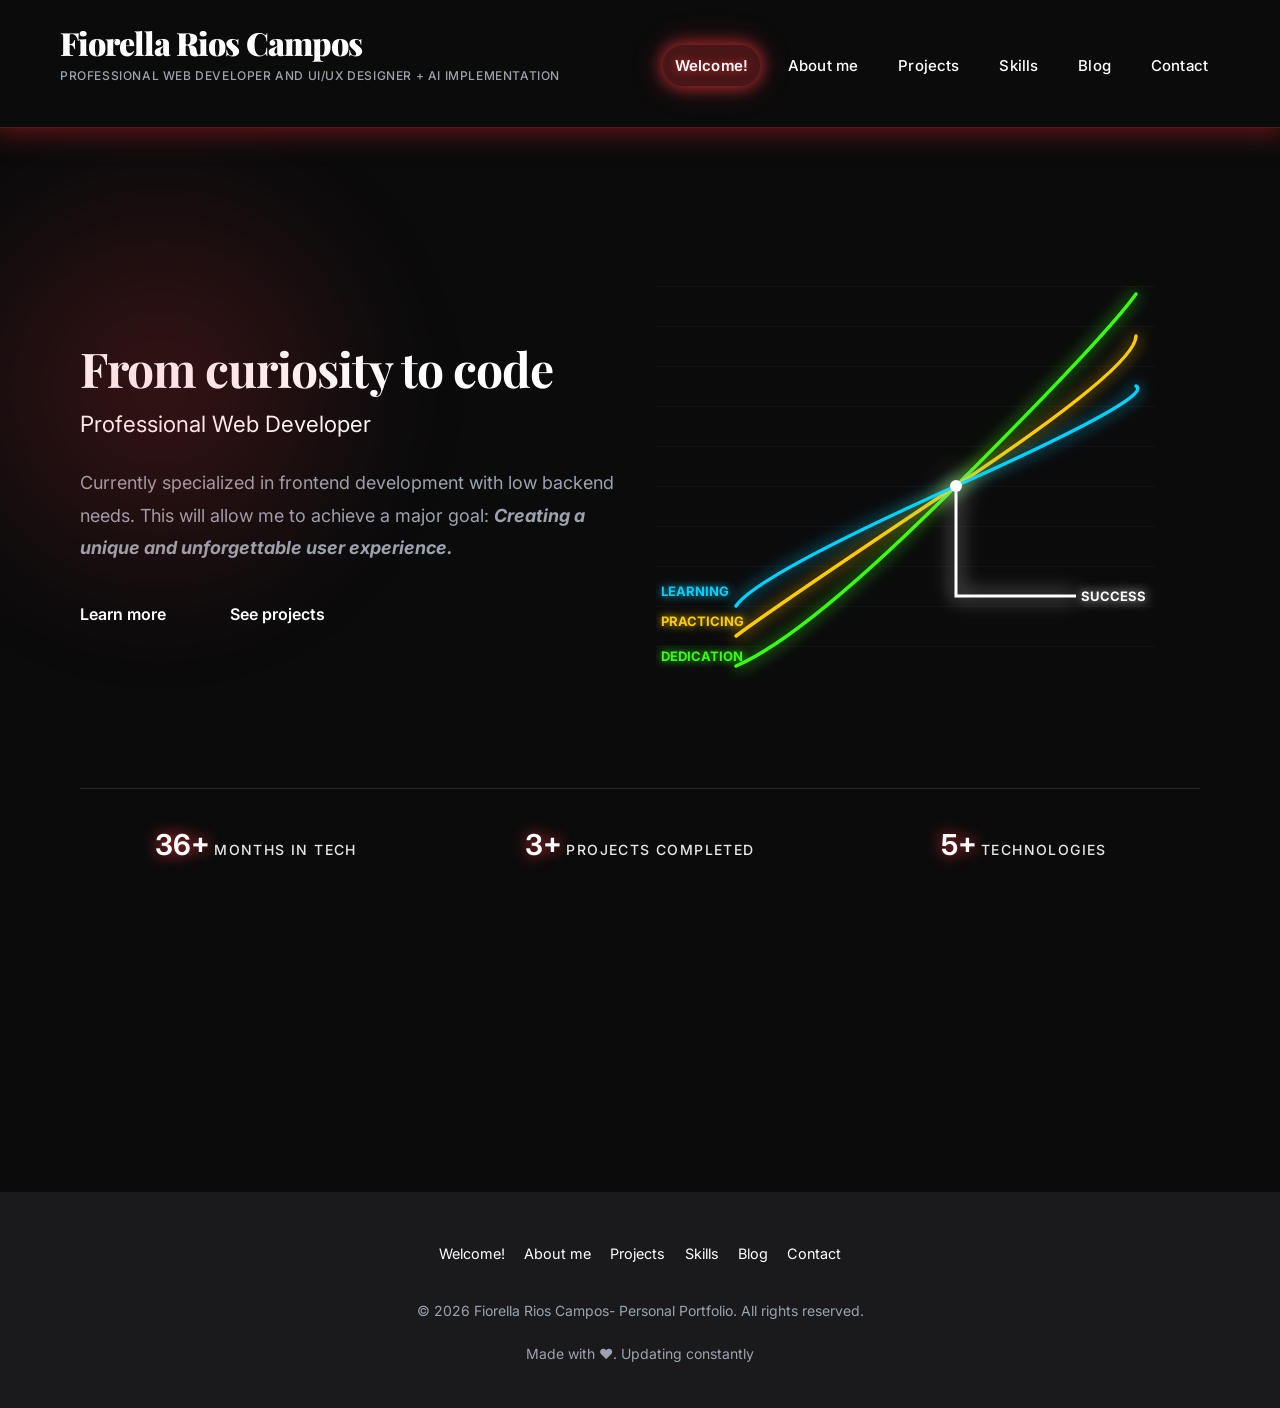
==== commit 9f5ca57d: "blog update" ====
--- a/index.html
+++ b/index.html
@@ -20,7 +20,7 @@
 
     <meta name="twitter:card" content="summary_large_image">
   <meta name="twitter:title" content="Fiorella, Web Development">
-  <meta name="twitter:description" content="My personal portfolio as a Web Developer in progress">
+  <meta name="twitter:description" content="My personal portfolio as a professional Web Developer">
   <meta name="twitter:image" content="https://fiorella318.github.io/Fiorella-Rios-Campos.github.io/assets/img/about_2.jpeg">
   <meta name="twitter:creator" content="@Fiore1228080348">
 
@@ -52,7 +52,7 @@
         <div class="header__container">
             <div class="header__brand">
                 <h1 class="header__name">Fiorella Rios Campos</h1>
-                <p class="header__tagline">Professional Web Developer & Software Engineer in progress</p>
+                <p class="header__tagline">Professional Web Developer and UI/UX designer + AI implementation</p>
             </div>
 
         <nav class="nav">
@@ -86,8 +86,8 @@
             <div class="welcome__container">
                 <div class="welcome__text-content">
                     <h2 class="welcome__title">From curiosity to code</h2>
-                    <p class="welcome__subtitle">Web Developer & Software Engineer in progress</p>
-                    <p class="welcome__description">I am currently specializing in frontend development. This will allow me to achieve a major goal: <em><strong>Creating a unique and unforgettable user experience.</strong></em></p>
+                    <p class="welcome__subtitle">Professional Web Developer</p>
+                    <p class="welcome__description">Currently specialized in frontend development with low backend needs. This will allow me to achieve a major goal: <em><strong>Creating a unique and unforgettable user experience.</strong></em></p>
 
                     <div class="welcome__actions">
                         <a href="./about.html" class="button button--primary">Learn more</a>
--- a/assets/css/styles.css
+++ b/assets/css/styles.css
@@ -1683,3 +1683,25 @@
     }
 }
 
+
+.video-container {
+    position: relative;
+    padding-bottom: 56.25%; 
+    overflow: hidden;
+    max-width: 100%;
+    background: #000;
+    margin-bottom: 20px;
+
+    width: 80%;           
+    height: 150px;
+    margin: 0 auto 15px auto;
+    border-radius: 6px;
+}
+
+.video-container iframe {
+    position: absolute;
+    top: 0;
+    left: 0;
+    width: 100%;
+    height: 100%;
+}
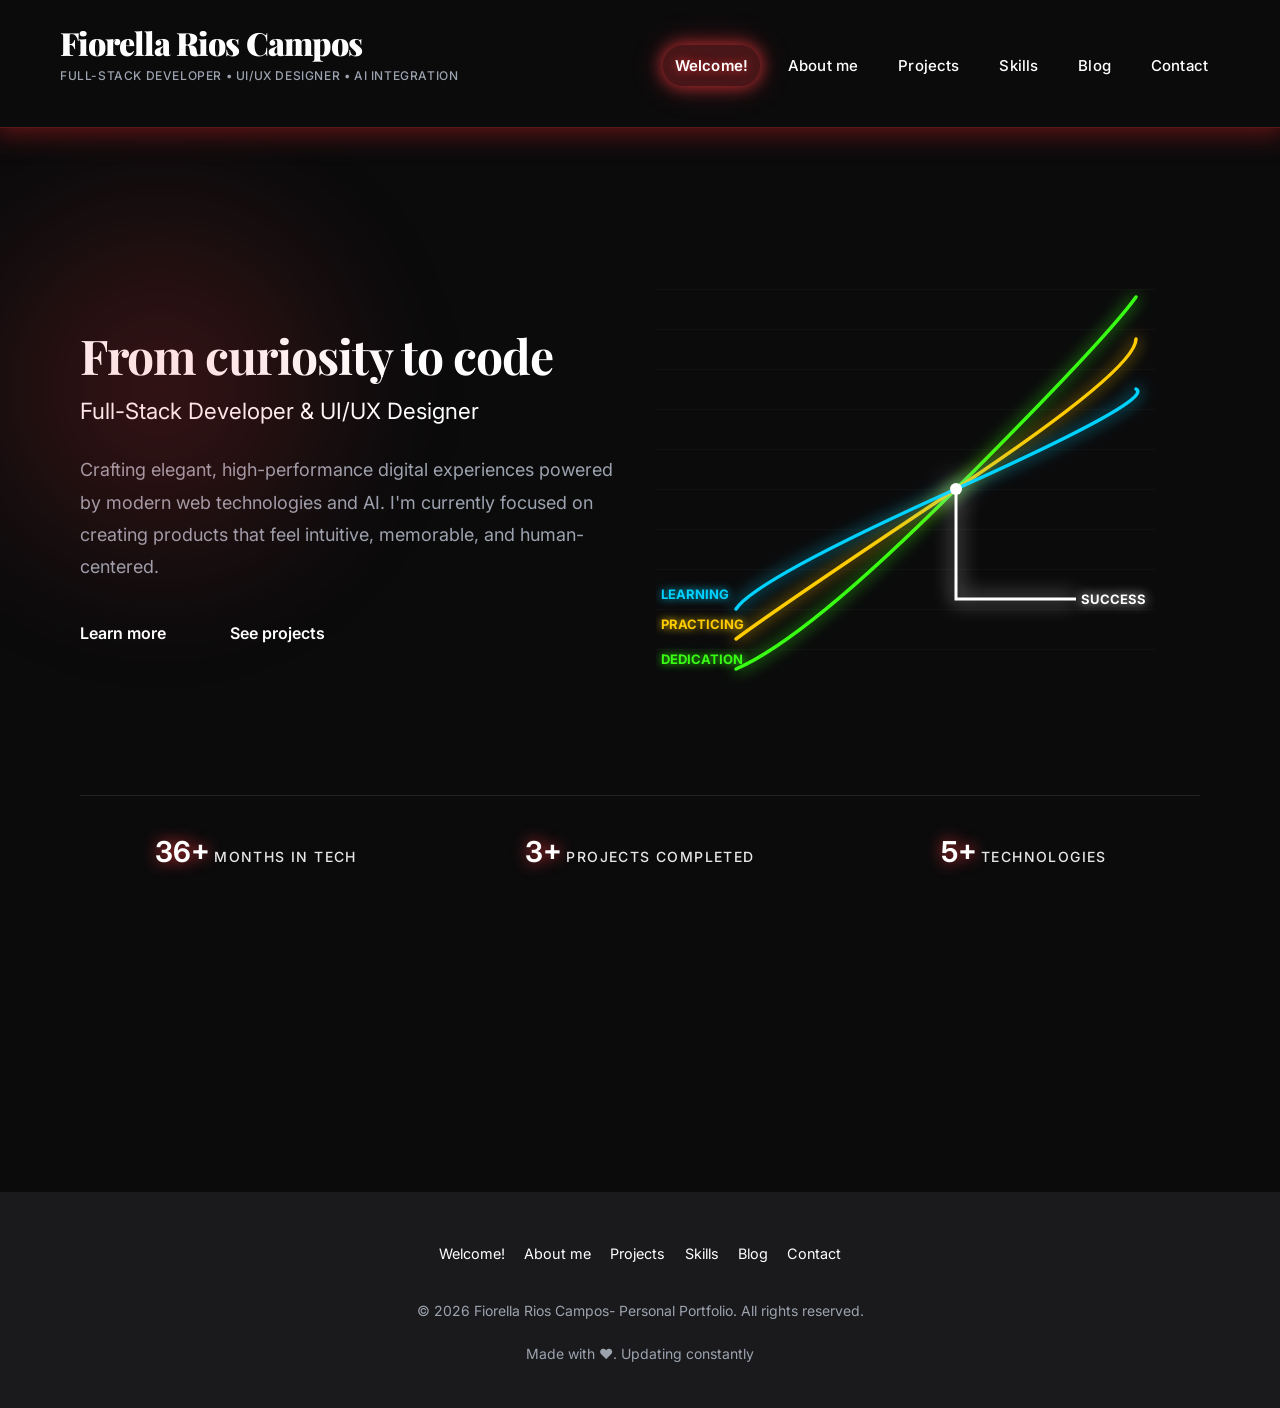
==== commit a124a323: "skills update" ====
--- a/index.html
+++ b/index.html
@@ -52,7 +52,7 @@
         <div class="header__container">
             <div class="header__brand">
                 <h1 class="header__name">Fiorella Rios Campos</h1>
-                <p class="header__tagline">Professional Web Developer and UI/UX designer + AI implementation</p>
+                <p class="header__tagline">Full-Stack Developer • UI/UX Designer • AI Integration</p>
             </div>
 
         <nav class="nav">
@@ -86,8 +86,8 @@
             <div class="welcome__container">
                 <div class="welcome__text-content">
                     <h2 class="welcome__title">From curiosity to code</h2>
-                    <p class="welcome__subtitle">Professional Web Developer</p>
-                    <p class="welcome__description">Currently specialized in frontend development with low backend needs. This will allow me to achieve a major goal: <em><strong>Creating a unique and unforgettable user experience.</strong></em></p>
+                    <p class="welcome__subtitle">Full-Stack Developer & UI/UX Designer</p>
+                    <p class="welcome__description">Crafting elegant, high-performance digital experiences powered by modern web technologies and AI. I'm currently focused on creating products that feel intuitive, memorable, and human-centered.</p>
 
                     <div class="welcome__actions">
                         <a href="./about.html" class="button button--primary">Learn more</a>
--- a/assets/css/styles.css
+++ b/assets/css/styles.css
@@ -900,45 +900,73 @@
 
 .skill__progress--css {
   --index: 1;
-  width: 98%;
+  width: 100%;
   background: linear-gradient(90deg, #06b6d4 0%, #22d3ee 100%);
 }
 
 .skill__progress--js {
   --index: 2;
-  width: 98%;
+  width: 100%;
   background: linear-gradient(90deg, #fbbf24 0%, #fde047 100%);
   animation-duration: 0.8s;
 }
 
 .skill__progress--git{
   --index: 3;
-  width: 90%;
+  width: 100%;
   background: linear-gradient(90deg, #f05032 0%, #fb7185 100%);
 }
 
 .skill__progress--cwc{
   --index: 4;
-  width: 85%;
+  width: 100%;
   background: linear-gradient(90deg, #10b981 0%, #34d399 100%);
 }
 
 .skill__progress--typescript{
   --index: 5;
-  width: 70%;
+  width: 100%;
   background: linear-gradient(90deg, #3178c6 0%, #60a5fa 100%);
 }
 
 .skill__progress--python{
   --index: 5;
-  width: 70%;
+  width: 90%;
   background: linear-gradient(90deg, #3776ab 0%, #ffd43b 100%);
+}
+
+.skill__progress--MT{
+  --index: 7;
+  width: 100%;
+  background: linear-gradient(90deg, #0a9c6e9f 0%, #0a9c6e9f  100%);
 }
 
 .skill__progress--react{
   --index: 6;
-  width: 60%;
+  width: 100%;
   background: linear-gradient(90deg, #61dafb 0%, #a5f3fc 100%);
+}
+
+.skill__progress--tailwind{
+  --index: 8;
+  width: 100%;
+  background: linear-gradient(90deg, #7e06d4 0%, #7e06d4 100%);
+}
+
+.skill__progress--node{
+  --index: 9;
+  width: 95%;
+  background: linear-gradient(90deg, #96d406 0%, #96d406 100%);
+}
+.skill__progress--next{
+  --index: 10;
+  width: 95%;
+  background: linear-gradient(90deg, #2506d4 0%, #2506d4 100%);
+}
+.skill__progress--express{
+  --index: 11;
+  width: 95%;
+  background: linear-gradient(90deg, #d4066d 0%, #d4066d 100%);
 }
 
 /* --- Animations --- */
@@ -1704,4 +1732,132 @@
     left: 0;
     width: 100%;
     height: 100%;
+}
+
+/* ===================================== */
+/* === SKILLS SECTION — MODERN REDESIGN === */
+/* ===================================== */
+
+/* Per-category color palette (harmonized warm-to-cool spectrum) */
+/* Each group sets --bar-rgb, used by its number, line, and bars */
+.skills__group--core    { --bar-rgb: var(--primary-red); }         /* 255, 59, 63   — crimson */
+.skills__group--frontend { --bar-rgb: 244, 114, 182; }              /* rose pink */
+.skills__group--ai       { --bar-rgb: 56, 189, 248; }               /* electric cyan */
+.skills__group--dev      { --bar-rgb: 168, 85, 247; }               /* royal purple */
+
+/* Tagline — editorial italic line under the title */
+.skills__tagline {
+    text-align: center;
+    color: var(--color-gray-light);
+    font-family: var(--font-titles);
+    font-style: italic;
+    font-size: 1.0625rem;
+    font-weight: 400;
+    max-width: 580px;
+    margin: 2rem auto 3.5rem;
+    line-height: 1.7;
+    letter-spacing: 0.01em;
+}
+
+/* Numbered category headers (magazine-style) */
+.skills__category {
+    display: flex;
+    align-items: center;
+    gap: 1.25rem;
+    margin-top: 4rem;
+    margin-bottom: 2rem;
+    font-family: var(--font-main);
+    font-size: 0.8rem;
+    font-weight: 600;
+    letter-spacing: 0.3em;
+    text-transform: uppercase;
+    color: var(--color-white);
+    line-height: 1.2;
+}
+
+.skills__group:first-of-type .skills__category {
+    margin-top: 2.5rem;
+}
+
+.skills__category-num {
+    font-family: var(--font-titles);
+    font-size: 1.75rem;
+    font-weight: 700;
+    color: rgb(var(--bar-rgb, var(--primary-red)));
+    letter-spacing: 0;
+    text-shadow: 0 0 16px rgba(var(--bar-rgb, var(--primary-red)), 0.6);
+    line-height: 1;
+    flex-shrink: 0;
+}
+
+.skills__category-text {
+    flex-shrink: 0;
+}
+
+.skills__category-line {
+    flex: 1;
+    height: 1px;
+    background: linear-gradient(90deg,
+        rgba(var(--bar-rgb, var(--primary-red)), 0.5) 0%,
+        rgba(var(--bar-rgb, var(--primary-red)), 0.05) 60%,
+        transparent 100%);
+    min-width: 40px;
+}
+
+/* Skill row refinements — no percentage label, tighter rhythm */
+.skills__list .skill {
+    grid-template-columns: 1fr;
+    grid-template-rows: auto auto;
+    gap: 0.65rem;
+    margin-bottom: 1.5rem;
+    transition: transform 0.35s ease;
+}
+
+.skills__list .skill__name {
+    grid-column: 1;
+    grid-row: 1;
+    font-size: 0.95rem;
+    font-weight: 500;
+    font-family: var(--font-main);
+    color: var(--color-white);
+    letter-spacing: 0.015em;
+    margin: 0;
+}
+
+.skills__list .skill__bar {
+    grid-column: 1;
+    grid-row: 2;
+    height: 6px;
+    background-color: rgba(255, 255, 255, 0.04);
+    border: 1px solid rgba(255, 255, 255, 0.03);
+    border-radius: 10px;
+    overflow: hidden;
+    position: relative;
+}
+
+/* Default fill — uses the category's --bar-rgb variable */
+.skill__progress:not([class*="skill__progress--"]) {
+    background: linear-gradient(90deg,
+        rgba(var(--bar-rgb, var(--primary-red)), 0.75) 0%,
+        rgba(var(--bar-rgb, var(--primary-red)), 1) 100%);
+    box-shadow:
+        0 0 12px rgba(var(--bar-rgb, var(--primary-red)), 0.5),
+        0 0 24px rgba(var(--bar-rgb, var(--primary-red)), 0.2);
+    animation-delay: 0s;
+}
+
+/* Subtle hover lift + intensified glow */
+.skills__list .skill:hover {
+    transform: translateX(4px);
+}
+
+.skills__list .skill:hover .skill__progress:not([class*="skill__progress--"]) {
+    box-shadow:
+        0 0 16px rgba(var(--bar-rgb, var(--primary-red)), 0.75),
+        0 0 32px rgba(var(--bar-rgb, var(--primary-red)), 0.35);
+}
+
+/* Breathing room before Currently Exploring card */
+.learning {
+    margin-top: 4rem;
 }
